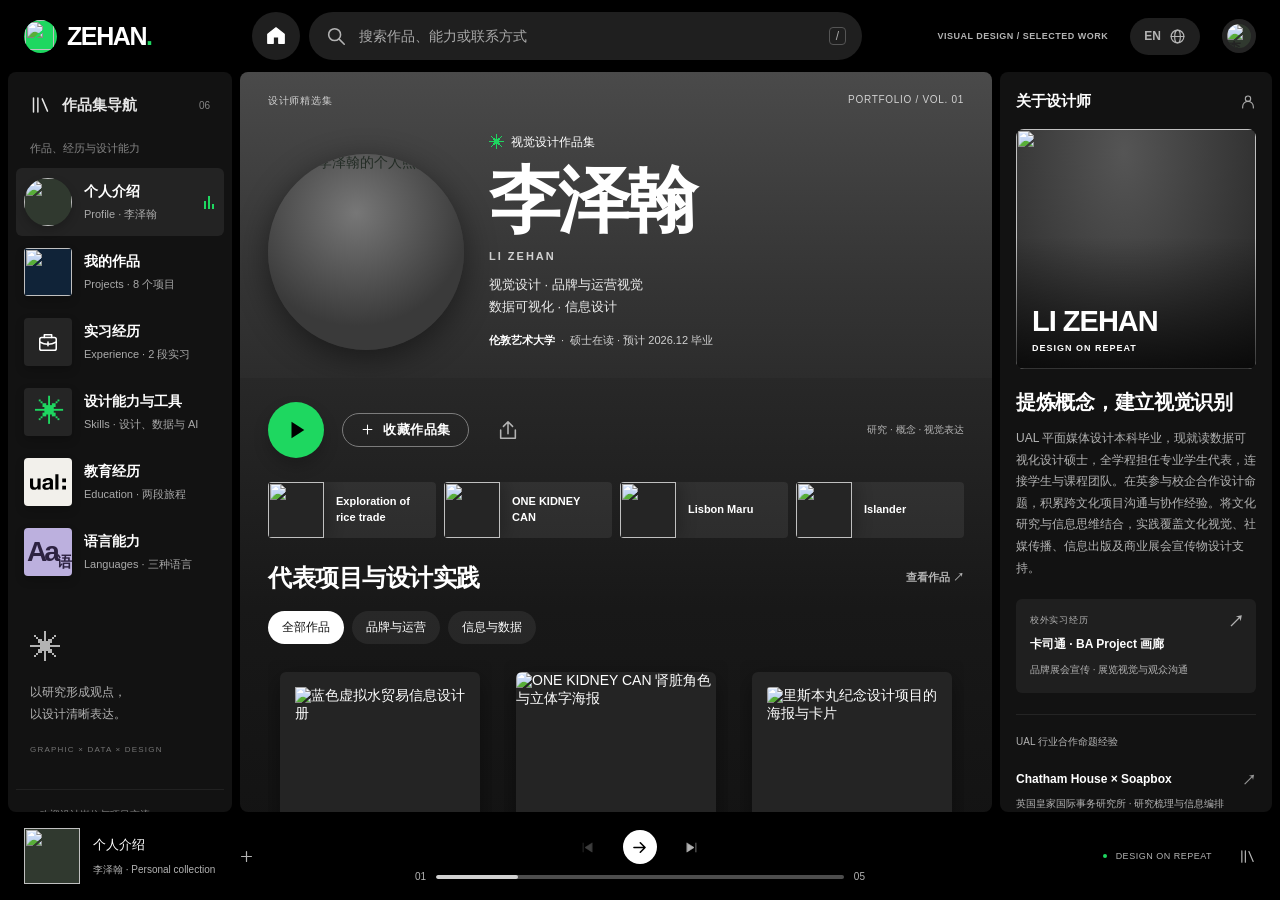
==== index.html @ 8fc34db2 "Publish portfolio HTML, styles and interactions for GitHub Pages" ====
<!doctype html>
<html lang="zh-CN">
<head>
  <meta charset="UTF-8"><meta name="viewport" content="width=device-width, initial-scale=1">
  <meta name="theme-color" content="#121212">
  <meta name="description" content="李泽翰的视觉设计与数据可视化作品集。求职方向为视觉设计、品牌与运营视觉，兼顾信息设计。UAL 本科与硕士背景，展示行业合作命题、个人职责、设计方法及交付成果。">
  <title>李泽翰｜视觉设计与数据可视化作品集</title>
  <link rel="icon" href="./favicon.svg" type="image/svg+xml">
  <link rel="stylesheet" href="./style.css"><link rel="stylesheet" href="./work.css">
  <link rel="stylesheet" href="./spotify.css">
</head>
<body class="profile-page">
<svg class="icon-defs" xmlns="http://www.w3.org/2000/svg" aria-hidden="true"><defs>
<symbol id="i-home" viewBox="0 0 24 24"><path d="m3 10 9-7 9 7v10H15v-7H9v7H3Z"/></symbol>
<symbol id="i-search" viewBox="0 0 24 24"><circle cx="10.5" cy="10.5" r="6.5"/><path d="m16 16 5 5"/></symbol>
<symbol id="i-arrow" viewBox="0 0 24 24"><path d="M5 12h14m-6-6 6 6-6 6"/></symbol>
<symbol id="i-library" viewBox="0 0 24 24"><path d="M4 4v16M9 4v16m5-15 6 14"/></symbol>
<symbol id="i-globe" viewBox="0 0 24 24"><circle cx="12" cy="12" r="9"/><ellipse cx="12" cy="12" rx="4" ry="9"/><path d="M3 12h18"/></symbol>
<symbol id="i-plus" viewBox="0 0 24 24"><path d="M12 5v14M5 12h14"/></symbol>
<symbol id="i-check" viewBox="0 0 24 24"><path d="m5 12 4 4L19 6"/></symbol>
<symbol id="i-download" viewBox="0 0 24 24"><path d="M12 3v12m-5-5 5 5 5-5M4 16v5h16v-5"/></symbol>
<symbol id="i-share" viewBox="0 0 24 24"><path d="M12 16V3m-5 5 5-5 5 5M4 12v9h16v-9"/></symbol>
<symbol id="i-prev" viewBox="0 0 24 24"><path d="M5 5v14m14-14L8 12l11 7Z"/></symbol>
<symbol id="i-next" viewBox="0 0 24 24"><path d="M19 5v14M5 5l11 7-11 7Z"/></symbol>
<symbol id="i-education" viewBox="0 0 24 24"><path d="m2 9 10-5 10 5-10 5Zm4 3v6q6 4 12 0v-6m4-3v8"/></symbol>
<symbol id="i-person" viewBox="0 0 24 24"><circle cx="12" cy="7" r="4"/><path d="M4 21v-2a8 8 0 0 1 16 0v2"/></symbol>
<symbol id="i-briefcase" viewBox="0 0 24 24"><rect x="3" y="7" width="18" height="14" rx="2"/><path d="M8 7V4h8v3M3 12q9 5 18 0M12 12v4"/></symbol>
</defs></svg>
<a class="skip-link" href="#main">跳至主要内容</a>
<header class="topbar">
  <a class="wordmark" href="#profile" aria-label="李泽翰，首页"><span class="brand-disc"><img src="./assets/li-zehan-line-logo.png" alt="" width="1254" height="1254"></span>ZEHAN<span class="brand-dot">.</span></a>
  <div class="top-center"><a class="icon-button home-button" href="#profile" aria-label="回到个人档案"><svg><use href="#i-home"/></svg></a>
  <div class="search-wrap"><svg><use href="#i-search"/></svg><input id="search" type="search" placeholder="搜索作品、能力或联系方式" aria-label="搜索个人档案" autocomplete="off"><kbd>/</kbd><div id="search-results" class="search-results" hidden></div></div></div>
  <div class="top-right"><span class="edition">VISUAL DESIGN / SELECTED WORK</span><button id="language-toggle" class="language-toggle" aria-label="Switch to English">EN <svg><use href="#i-globe"/></svg></button><a class="mini-avatar" href="#profile" aria-label="个人档案"><img src="./assets/li-zehan-portrait.png" alt="李泽翰" width="1080" height="1208" decoding="async"></a></div>
</header>
<div class="workspace">
<aside class="sidebar" aria-label="网站导航">
  <div class="library-heading"><svg><use href="#i-library"/></svg><span data-en="Portfolio">作品集导航</span><span class="collection-count">06</span></div>
  <div class="sidebar-label" data-en="PORTFOLIO INDEX">作品、经历与设计能力</div>
  <nav class="collection-nav">
    <a href="#profile" class="collection-item active" data-section="profile"><span class="nav-art nav-profile"><img src="./assets/li-zehan-portrait.png" alt="" width="1080" height="1208" decoding="async"></span><span><strong data-en="Profile">个人介绍</strong><small data-en="Profile · Li Zehan">Profile · 李泽翰</small></span><span class="equalizer" aria-hidden="true"><i></i><i></i><i></i></span></a>
    <a href="./work.html" class="collection-item"><span class="nav-art nav-work"><img src="./assets/virtual-water-overview.png" alt=""></span><span><strong data-en="Selected works">我的作品</strong><small data-en="Projects · 8 projects">Projects · 8 个项目</small></span></a>
    <a href="#experience" class="collection-item" data-section="experience"><span class="nav-art nav-experience"><svg aria-hidden="true"><use href="#i-briefcase"/></svg></span><span><strong data-en="Internships">实习经历</strong><small data-en="Experience · 2 roles">Experience · 2 段实习</small></span></a>
    <a href="#skills" class="collection-item" data-section="skills"><span class="nav-art nav-skills">✳</span><span><strong data-en="Capabilities &amp; tools">设计能力与工具</strong><small data-en="Skills · Design, data & AI">Skills · 设计、数据与 AI</small></span></a>
    <a href="#education" class="collection-item" data-section="education"><span class="nav-art nav-education nav-ual-official"><img src="./assets/ual-official.svg" alt="UAL"></span><span><strong data-en="Education">教育经历</strong><small data-en="Education · 2 chapters">Education · 两段旅程</small></span></a>
    <a href="#languages" class="collection-item" data-section="languages"><span class="nav-art nav-languages">Aa<span>语</span></span><span><strong data-en="Languages">语言能力</strong><small data-en="Languages · 3 languages">Languages · 三种语言</small></span></a>
  </nav>
  <div class="sidebar-note"><span class="small-asterisk">✳</span><p data-en="Research-led ideas. Clear visual communication.">以研究形成观点，<br>以设计清晰表达。</p><span>GRAPHIC × DATA × DESIGN</span></div>
  <div class="sidebar-bottom"><span class="live-dot"></span><span data-en="Open to design opportunities.">欢迎设计岗位与项目交流。</span></div>
</aside>
<main id="main" class="main-panel" tabindex="-1">
  <section id="profile" class="profile-section" aria-labelledby="profile-name">
    <div class="section-topline"><span data-en="THE DESIGNER COLLECTION">设计师精选集</span><span>PORTFOLIO / VOL. 01</span></div>
    <div class="profile-hero">
      <button class="profile-art" id="portrait-motion" type="button" aria-label="暂停头像旋转" aria-pressed="false" title="点击暂停头像旋转"><img src="./assets/li-zehan-portrait.png" alt="李泽翰的个人照片" width="1080" height="1208" decoding="async" fetchpriority="high"><span class="portrait-motion-control" aria-hidden="true"><svg class="portrait-motion-pause" viewBox="0 0 24 24"><path d="M7 5h4v14H7zm6 0h4v14h-4z"/></svg><svg class="portrait-motion-play" viewBox="0 0 24 24"><path d="m8 5 11 7-11 7z"/></svg></span></button>
      <div class="hero-copy"><div class="profile-type"><span class="status-spark">✳</span><span data-en="VISUAL DESIGN PORTFOLIO">视觉设计作品集</span></div><h1 id="profile-name" data-en="Li Zehan">李泽翰<span class="name-period">.</span></h1><p class="roman-name">LI ZEHAN</p><p class="hero-description" data-en="Visual design, brand &amp; campaign visuals, with information design and data visualisation.">视觉设计 · 品牌与运营视觉<br>数据可视化 · 信息设计</p><div class="hero-meta"><strong data-en="University of the Arts London">伦敦艺术大学</strong><span class="dot-separator">·</span><span data-en="MA · Expected Dec 2026">硕士在读 · 预计 2026.12 毕业</span></div></div>
    </div>
  </section>
  <div class="main-body">
    <div class="profile-actions"><button id="explore" class="explore-button" aria-label="浏览作品"><svg viewBox="0 0 24 24"><path d="m9 5 11 7-11 7Z"/></svg></button><button id="save-profile" class="outline-button" aria-pressed="false"><svg><use href="#i-plus"/></svg><span data-en="Save portfolio">收藏作品集</span></button><button id="share-profile" class="icon-button" aria-label="分享档案"><svg><use href="#i-share"/></svg></button><button id="download-mobile" class="icon-button" aria-label="保存个人简介"><svg><use href="#i-download"/></svg></button><span class="action-note" data-en="Research · Concept · Visual communication">研究 · 概念 · 视觉表达</span></div>
    <nav class="quick-collection" aria-label="项目快捷入口"><a href="./work.html"><img src="./assets/virtual-water-overview.png" alt=""><strong>Exploration of rice trade</strong><span aria-hidden="true">▶</span></a><a href="./good-agency.html"><img src="./assets/one-kidney-can-graduate-poster.png" alt=""><strong>ONE KIDNEY CAN</strong><span aria-hidden="true">▶</span></a><a href="./lisbon-maru.html"><img src="./assets/lisbon-maru-print-collection-transparent.png" alt=""><strong>Lisbon Maru</strong><span aria-hidden="true">▶</span></a><a href="./islander.html"><img src="./assets/islander-phone-transparent.png" alt=""><strong>Islander</strong><span aria-hidden="true">▶</span></a></nav>
    <section id="selected-work" class="selected-work-section" aria-labelledby="selected-work-title"><div class="section-heading"><div><span class="eyebrow">ON REPEAT / SELECTED WORK</span><h2 id="selected-work-title" data-en="Selected work &amp; design practice">代表项目与设计实践</h2></div><a class="text-link" href="./work.html#projects" data-en="All work ↗">查看作品 ↗</a></div><div class="work-filters" role="group" aria-label="作品分类"><button class="filter-pill active" data-filter="all" aria-pressed="true" data-en="All">全部作品</button><button class="filter-pill" data-filter="brand" aria-pressed="false" data-en="Brand &amp; campaigns">品牌与运营</button><button class="filter-pill" data-filter="data" aria-pressed="false" data-en="Information &amp; data">信息与数据</button></div><div class="album-grid"><a class="featured-work-card" data-category="data" href="./work.html"><div class="featured-work-art"><img src="./assets/virtual-water-overview.png" alt="蓝色虚拟水贸易信息设计册"></div><span class="album-play" aria-hidden="true"><svg viewBox="0 0 24 24"><path d="m9 5 11 7-11 7Z"/></svg></span><div class="featured-work-copy"><span class="eyebrow">01 / LIVE INDUSTRY COLLABORATION</span><h3>Exploration of rice trade</h3><p data-en="A UAL × Chatham House (the Royal Institute of International Affairs) × Soapbox brief. Research, visual encoding and editorial design for a publication on China–Pakistan rice trade.">UAL × Chatham House（英国皇家国际事务研究所）× Soapbox 行业命题。梳理虚拟水研究，用图形编码与纸本编排呈现中巴大米贸易。</p><span class="work-open"><span data-en="Explore project">查看项目</span><svg><use href="#i-arrow"/></svg></span></div></a><a class="featured-work-card featured-good-card" data-category="brand" href="./good-agency.html"><div class="featured-work-art"><img src="./assets/one-kidney-can-graduate-poster.png" alt="ONE KIDNEY CAN 肾脏角色与立体字海报" loading="lazy" decoding="async"></div><span class="album-play" aria-hidden="true"><svg viewBox="0 0 24 24"><path d="m9 5 11 7-11 7Z"/></svg></span><div class="featured-work-copy"><span class="eyebrow">02 / GOOD AGENCY COLLABORATION</span><h3>ONE KIDNEY CAN</h3><p data-en="An undergraduate brief with GOOD Agency. Character illustration and a consistent visual identity across outdoor and social formats.">GOOD Agency 本科合作命题。以角色插画与统一视觉，延展户外广告、公交站与社交媒体传播。</p><span class="work-open"><span data-en="Explore project">查看项目</span><svg><use href="#i-arrow"/></svg></span></div></a><a class="featured-work-card featured-lisbon-card" data-category="data" href="./lisbon-maru.html"><div class="featured-work-art"><img src="./assets/lisbon-maru-print-collection-transparent.png" alt="里斯本丸纪念设计项目的海报与卡片" loading="lazy" decoding="async"></div><span class="album-play" aria-hidden="true"><svg viewBox="0 0 24 24"><path d="m9 5 11 7-11 7Z"/></svg></span><div class="featured-work-copy"><span class="eyebrow">03 / LISBON MARU MEMORIAL</span><h3>Sea has an end. Memory does not.</h3><p data-en="Historical research translated into an interactive website, A2 information posters and cards, connecting data with public participation.">将历史资料转化为交互网站、A2 信息海报与卡片系列，连接数据呈现和公众参与。</p><span class="work-open"><span data-en="Explore project">查看项目</span><svg><use href="#i-arrow"/></svg></span></div></a><a class="featured-work-card featured-islander-card" data-category="data" href="./islander.html"><div class="featured-work-art"><img src="./assets/islander-phone-transparent.png" alt="Islander 岛屿生物多样性社交媒体系列" loading="lazy" decoding="async"></div><span class="album-play" aria-hidden="true"><svg viewBox="0 0 24 24"><path d="m9 5 11 7-11 7Z"/></svg></span><div class="featured-work-copy"><span class="eyebrow">04 / BEYOND WORDS STUDIO COLLABORATION</span><h3>Islander</h3><p data-en="A Beyond Words Studio industry brief. I contributed data research, concept development, social-media design and presentation.">Beyond Words Studio 行业命题。我负责研究、概念、社媒设计与汇报，将岛屿生态资料组织为系列内容。</p><span class="work-open"><span data-en="Explore project">查看项目</span><svg><use href="#i-arrow"/></svg></span></div></a><a class="featured-work-card featured-istanbul-card" data-category="brand" href="./istanbul.html"><div class="featured-work-art"><img src="./assets/istanbul-pattern-system.png" alt="Design for Istanbul 城市文化图形系统" loading="lazy" decoding="async"></div><span class="album-play" aria-hidden="true"><svg viewBox="0 0 24 24"><path d="m9 5 11 7-11 7Z"/></svg></span><div class="featured-work-copy"><span class="eyebrow">05 / CULTURAL VISUAL DESIGN</span><h3>Design for Istanbul</h3><p data-en="A self-directed cultural visual identity exploration. Symbols, modular graphics and a consistent palette extend into posters, patterns and merchandise concepts.">从旅行记忆提炼城市文化符号，以模块化图形和统一配色，延展系列海报、图案与文创应用提案。</p><span class="work-open"><span data-en="Explore project">查看项目</span><svg><use href="#i-arrow"/></svg></span></div></a><a class="featured-work-card featured-ember-card" data-category="data" href="./ember.html"><div class="featured-work-art"><img src="./assets/ember-research-spread.png" alt="EMBERS 煤矿甲烷研究章节实拍" loading="lazy" decoding="async"></div><span class="album-play" aria-hidden="true"><svg viewBox="0 0 24 24"><path d="m9 5 11 7-11 7Z"/></svg></span><div class="featured-work-copy"><span class="eyebrow">06 / UAL × EMBER</span><h3>EMBERS<br>The Methane Gap</h3><p data-en="A brief with energy think tank Ember. My research chapter combines proportion charts, category comparison and a map to explore coal mine methane and mitigation opportunities.">与英国能源研究智库 Ember 合作。我研究煤矿甲烷与废弃设施议题，以比例图、分类比较和地图组织个人章节。</p><span class="work-open"><span data-en="Explore project">查看项目</span><svg><use href="#i-arrow"/></svg></span></div></a><a class="featured-work-card featured-memory-card" data-category="data" href="./memory.html"><div class="featured-work-art"><img src="./assets/memory-geography-poster.png" alt="Memory Mapping 香港行程与个人体感信息海报" loading="lazy" decoding="async"></div><span class="album-play" aria-hidden="true"><svg viewBox="0 0 24 24"><path d="m9 5 11 7-11 7Z"/></svg></span><div class="featured-work-copy"><span class="eyebrow">07 / PERSONAL INFORMATION DESIGN</span><h3>Memory Mapping</h3><p data-en="Personal memories of a Hong Kong day trip, organised through time, place and a six-level colour key. Two posters connect chronological and geographical reading.">将香港一日行程中的时间、地点与主观体感转化为六级色彩编码，以时间顺序与地理背景构建双视角海报。</p><span class="work-open"><span data-en="Explore project">查看项目</span><svg><use href="#i-arrow"/></svg></span></div></a><a class="featured-work-card featured-coffee-card" data-category="brand" href="./kami-coffee.html"><div class="featured-work-art"><img src="./assets/kami-coffee-cup.png" alt="kami coffee 纯 AIGC 咖啡品牌概念" width="1080" height="1080" loading="lazy"></div><span class="album-play" aria-hidden="true"><svg viewBox="0 0 24 24"><path d="m9 5 11 7-11 7Z"/></svg></span><div class="featured-work-copy"><span class="eyebrow">08 / INDEPENDENT AIGC BRAND CONCEPT</span><h3>kami coffee</h3><p data-en="An independently created, fully AI-generated fictional coffee brand, connecting identity, products, storefronts and campaign posters.">独立完成的纯 AIGC 虚构咖啡品牌概念，以统一视觉连接标识、产品、门店与传播海报。</p><span class="work-open" data-en="View project">查看项目</span></div></a></div></section>
<section class="facts-section" aria-label="基本信息"><div class="fact"><span data-en="BORN">出生日期</span><strong>2003.07.22</strong></div><div class="fact"><span data-en="GENDER">性别</span><strong data-en="Male">男</strong></div><div class="fact"><span data-en="NATIONALITY">国籍</span><strong data-en="Chinese">中国</strong></div><div class="fact"><span data-en="DISCIPLINE">设计领域</span><strong data-en="Visual &amp; Information">视觉 × 信息</strong></div></section>
    <section id="experience" class="experience-section" aria-labelledby="experience-title"><div class="section-heading"><div><span class="eyebrow">EXPERIENCE / REAL-WORLD PRACTICE</span><h2 id="experience-title" data-en="Internship experience">实习经历</h2></div><span class="section-counter" data-en="2 roles">2 段实习</span></div><p class="experience-intro" data-en="Graphic design, promotional communication and teamwork across brand exhibitions and art-gallery settings.">在品牌展会与艺术展览中积累视觉设计、传播支持与团队协作经验。</p>
    <div class="experience-list">
      <article class="internship-card" aria-labelledby="kastone-role"><header class="internship-header"><div><span class="internship-brand">KASTONE / <span data-en="Kastone">卡司通</span></span><h3 id="kastone-role" data-en="Graphic Design Assistant · Intern">平面设计助理 · 实习</h3><p class="internship-company" data-en="KASTONE">深圳市卡司通智慧科技开发有限公司</p></div><p class="internship-dates"><time datetime="2025-08-04">2025.08.04</time><span aria-hidden="true"> — </span><time datetime="2025-09-04">2025.09.04</time></p></header><div class="internship-project"><span class="internship-label" data-en="PROJECT CONTRIBUTION">参与项目</span><h4 data-en="Promotional design support for BYD at the Chengdu Motor Show">比亚迪 · 成都车展宣传物设计支持</h4><p data-en="During my internship at KASTONE, I assisted the company’s project team with promotional graphic design for BYD at the Chengdu Motor Show, gaining exposure to visual communication for an automotive brand in an exhibition setting.">在卡司通实习期间，协助公司项目团队参与比亚迪成都车展相关宣传物设计，接触汽车品牌在展会场景下的视觉传播需求。</p></div><div class="internship-takeaway"><span data-en="PRACTICAL EXPERIENCE">实践积累</span><p data-en="Experience in promotional graphic design and collaboration within a company project team.">将平面设计实践延伸至商业品牌传播场景，积累宣传物设计支持与企业项目协作经验。</p></div><ul class="internship-tags"><li data-en="Graphic design">平面视觉设计</li><li data-en="Brand collateral">品牌宣传物料</li><li data-en="Exhibition communication">展会传播场景</li><li data-en="Team collaboration">项目团队协作</li></ul></article>
      <article class="internship-card" aria-labelledby="ba-project-role"><header class="internship-header"><div><span class="internship-brand">BA PROJECT / ART GALLERY</span><h3 id="ba-project-role" data-en="Design Assistant &amp; Salesperson · Intern">设计助理及销售人员 · 实习</h3><p class="internship-company" data-en="BA Project Art Gallery">BA Project 画廊</p></div><p class="internship-dates"><time datetime="2023-08-19">2023.08.19</time><span aria-hidden="true"> — </span><time datetime="2023-09-21">2023.09.21</time></p></header><div class="internship-project"><span class="internship-label" data-en="DESIGN &amp; GALLERY PRACTICE">设计与画廊实践</span><h4 data-en="Exhibition visuals, visitor communication &amp; gallery support">展览视觉、观众沟通与画廊运营支持</h4><ul class="internship-responsibilities"><li><strong data-en="Exhibition promotion">展览宣传设计</strong><p data-en="Assisted with promotional graphic design and layout for the gallery’s exhibitions, supporting the visual presentation of exhibition information.">协助画廊开展展览宣传物设计与版式编排，支持展览信息的视觉呈现。</p></li><li><strong data-en="Setup &amp; event support">布展与活动执行</strong><p data-en="Participated in exhibition setup and supported the planning and execution of art-exhibition activities.">参与展览布置，协助艺术展览活动的策划与执行。</p></li><li><strong data-en="Visitor communication &amp; operations">观众沟通与运营</strong><p data-en="Introduced artworks to visitors, supported sales services and assisted with daily gallery operations.">为访客介绍作品并提供销售服务，同时协助处理画廊日常运营事务。</p></li></ul></div><div class="internship-takeaway"><span data-en="PRACTICAL EXPERIENCE">实践积累</span><p data-en="Experience connecting exhibition design with on-site delivery and audience communication, alongside teamwork and operational support.">将展览设计与现场执行、观众沟通相结合，积累展览传播、团队协作与运营支持经验。</p></div><ul class="internship-tags"><li data-en="Promotional design">宣传物设计</li><li data-en="Exhibition support">展览执行支持</li><li data-en="Audience communication">观众沟通</li><li data-en="Gallery operations">画廊运营</li></ul></article>
    </div></section>
    <section id="skills" class="skills-section" aria-labelledby="skills-title">
      <div class="section-heading"><div><span class="eyebrow">MY CREATIVE TOOLKIT</span><h2 id="skills-title" data-en="Capabilities &amp; working methods">设计能力与工作方式</h2></div><span class="section-counter">DESIGN × DATA × AI</span></div>
      <div id="strengths" class="personal-strengths" aria-labelledby="strengths-title"><div class="strengths-heading"><span class="eyebrow">WHAT I BRING</span><h3 id="strengths-title" data-en="Strengths grounded in practice">我的优势，来自具体实践</h3><p data-en="Turning cultural insight and research into visual work that connects content, context and audiences.">把文化与研究转化为视觉，让设计连接内容、场景与受众。</p></div><div class="strengths-list"><article class="strength-row"><span class="strength-number" aria-hidden="true">01</span><div><h4 data-en="Cultural insight, translated into a visual system">文化洞察，转化为成套视觉</h4><p data-en="I turn observations of architecture, patterns and place into repeatable symbols, colour and composition rules, then develop them across posters, patterns and merchandise concepts.">从旅行观察、建筑与纹样中提炼文化线索，建立可重复使用的符号、配色与构图规则，并延展至海报、图案与文创应用提案。</p><div class="strength-evidence"><span data-en="IN PRACTICE">实践依据</span><a href="./istanbul.html">Design for Istanbul <span aria-hidden="true">↗</span></a></div></div></article><article class="strength-row"><span class="strength-number" aria-hidden="true">02</span><div><h4 data-en="Research that makes complex content readable">研究梳理，让复杂内容易读</h4><p data-en="Combining graphic-media and data-visualisation training, I structure research, establish information hierarchies and use charts, maps and layout to build a clear visual narrative.">结合平面媒体与数据可视化训练，梳理资料、建立信息层级，并通过图表、地图与版式组织阅读顺序，让研究内容形成清晰的视觉叙事。</p><div class="strength-evidence"><span data-en="IN PRACTICE">实践依据</span><a href="./ember.html">EMBERS <span aria-hidden="true">↗</span></a><a href="./work.html">Exploration of rice trade <span aria-hidden="true">↗</span></a></div></div></article><article id="cross-cultural" class="strength-row"><span class="strength-number" aria-hidden="true">03</span><div><h4 data-en="Cross-cultural communication &amp; stakeholder collaboration">跨文化沟通与多方协作</h4><p data-en="UAL industry briefs with GOOD Agency, Chatham House (the Royal Institute of International Affairs) × Soapbox, Ember and Beyond Words Studio have developed my English-language project communication and presentation experience. As a student representative throughout my MA programme, I gather and organise student feedback, attend course meetings and act as a communication bridge between students, the Course Leader and tutors, clearly conveying learning needs and suggestions.">在 UAL 与 GOOD Agency、Chatham House（英国皇家国际事务研究所）× Soapbox、Ember 及 Beyond Words Studio 的校企合作设计命题中，积累英语项目沟通与汇报经验。硕士全学程担任专业学生代表，收集整理同学意见、参与课程会议，作为学生与课程负责人及导师之间的沟通桥梁，清晰传达学习需求与建议。</p><div class="strength-evidence"><span data-en="IN PRACTICE">实践依据</span><a href="./good-agency.html">UAL × GOOD Agency <span aria-hidden="true">↗</span></a><a href="./work.html">UAL × Chatham House × Soapbox <span aria-hidden="true">↗</span></a><a href="./ember.html">UAL × Ember <span aria-hidden="true">↗</span></a><a href="./islander.html">UAL × Beyond Words Studio <span aria-hidden="true">↗</span></a><a href="#education"><span data-en="MA course representative">硕士专业学生代表</span> <span aria-hidden="true">↗</span></a></div></div></article><article class="strength-row"><span class="strength-number" aria-hidden="true">04</span><div><h4 data-en="Audience-focused content across a visual series">围绕受众，组织系列传播内容</h4><p data-en="For Islander, I handled data research, concept development, social-media design and presentation. A GOOD Agency brief added character illustration and campaign applications to my practice in developing concepts into a visual series.">在 Islander 中负责数据研究、概念策划、社媒设计与汇报；在 GOOD Agency 合作命题中探索角色插画与传播应用，积累从内容概念到系列视觉表达的实践。</p><div class="strength-evidence"><span data-en="IN PRACTICE">实践依据</span><a href="./islander.html">Islander <span aria-hidden="true">↗</span></a><a href="./good-agency.html">ONE KIDNEY CAN <span aria-hidden="true">↗</span></a></div></div></article><article class="strength-row"><span class="strength-number" aria-hidden="true">05</span><div><h4 data-en="Design informed by delivery and audience contact">理解场景，也参与协作与沟通</h4><p data-en="At KASTONE, I assisted the team with BYD Chengdu Motor Show promotional design. At BA Project Art Gallery, I supported promotional design, exhibition setup, artwork introductions and operations, gaining experience in teamwork and audience communication.">在卡司通协助团队参与比亚迪成都车展宣传物设计，在 BA Project 画廊参与宣传设计、布展、作品介绍与运营支持，积累商业项目协作及直接面向观众的沟通经验。</p><div class="strength-evidence"><span data-en="IN PRACTICE">实践依据</span><a href="#experience" data-en="Internship experience">实习经历 <span aria-hidden="true">↗</span></a></div></div></article></div></div>
      <div class="skills-grid">
        <article class="skill-card"><div class="skill-card-top"><span>01 / DESIGN PRACTICE</span><svg aria-hidden="true"><use href="#i-person"/></svg></div><h3 data-en="Visual systems &amp; campaign design">视觉系统与传播设计</h3><p class="skill-card-description" data-en="I develop concepts from the subject and audience, build consistent graphics and layouts, and adapt them across posters, social content and merchandise. Research and information hierarchy guide the reading experience.">从主题与受众出发提炼概念，建立图形和版式规则，再延展到海报、社交媒体与文创载体；结合研究梳理与信息层级，让视觉识别和阅读路径保持清晰。</p><ul class="skill-list"><li data-en="Visual design &amp; layout">视觉设计与版式编排</li><li data-en="Brand &amp; campaign visuals">品牌与传播视觉</li><li data-en="Cultural symbols &amp; graphics">文化符号与图形表达</li><li data-en="Data visualisation &amp; infographics">数据可视化与信息图表</li><li data-en="Data analysis &amp; research">数据分析与研究</li><li data-en="AI-assisted web prototyping">AI 辅助网页原型</li></ul></article>
        <article class="skill-card"><div class="skill-card-top"><span>02 / TOOLS & TECHNOLOGY</span><svg aria-hidden="true"><use href="#i-library"/></svg></div><h3 data-en="Design production &amp; AI prototyping">视觉制作与 AI 原型实践</h3><p class="skill-card-description" data-en="I use Illustrator and Photoshop for graphic development, layout and visual production. With AIGC, Codex and WorkBuddy, I explore creative directions and turn visual ideas into interactive web prototypes.">使用 Illustrator、Photoshop 开展图形绘制、版式编排与视觉制作；结合 AIGC、Codex 与 WorkBuddy 探索创意方向，将视觉构想进一步转化为可交互的网页原型。</p><ul class="skill-list"><li>Adobe Illustrator</li><li>Adobe Photoshop</li><li data-en="AIGC · AI-generated content">AIGC · 人工智能生成内容</li><li>Vibe Coding</li><li>Codex</li><li>WorkBuddy</li></ul></article>
      </div>
      <a class="aigc-project-proof" href="./kami-coffee.html"><span>AIGC / kami coffee</span><strong data-en="Explore an independently created AIGC brand concept">查看独立完成的纯 AIGC 品牌概念</strong><b aria-hidden="true">↗</b></a>
      <article class="music-interest"><span class="music-interest-icon" aria-hidden="true">♪</span><div><span class="eyebrow">SIDE PROJECTS / CREATIVE INTEREST</span><h3 data-en="AI music production enthusiast">AI 音乐制作爱好者</h3><p data-en="Exploring the relationship between sound and visual storytelling.">持续探索声音与视觉叙事的结合。</p></div><span class="equalizer" aria-hidden="true"><i></i><i></i><i></i></span></article>
    </section>
    <section id="education" class="education-section" aria-labelledby="education-title"><div class="section-heading"><div><span class="eyebrow">THE JOURNEY</span><h2 id="education-title" data-en="Education &amp; design training">教育背景与专业训练</h2></div><span class="section-counter" data-en="2 chapters">2 段旅程</span></div>
      <div class="education-table"><div class="table-heading"><span>#</span><span data-en="EDUCATION / DISCIPLINE">学历 / 专业</span><span data-en="TIMELINE">时间</span><span data-en="STATUS">状态</span></div>
      <a class="education-row" data-degree="bachelor" href="https://www.arts.ac.uk/subjects/communication-and-graphic-design/undergraduate/ba-hons-graphic-and-media-design-lcc" target="_blank" rel="noopener noreferrer"><span class="track-number">01</span><span class="degree-info"><span class="degree-art ual-degree-art"><img src="./assets/ual-official.svg" alt="University of the Arts London"></span><span><strong data-en="BA(Hons) Graphic and Media Design">平面媒体设计</strong><small data-en="University of the Arts London · Undergraduate">伦敦艺术大学 · 本科</small></span></span><span class="degree-date">2022.09 — 2025.06</span><span class="degree-status" data-en="Graduated">已毕业</span></a>
      <a class="education-row" data-degree="master" href="https://www.arts.ac.uk/subjects/communication-and-graphic-design/postgraduate/ma-design-for-data-visualisation-lcc" target="_blank" rel="noopener noreferrer"><span class="track-number">02</span><span class="degree-info"><span class="degree-art ual-degree-art"><img src="./assets/ual-official.svg" alt="University of the Arts London"></span><span><strong data-en="Design for Data Visualisation">数据可视化设计</strong><small data-en="University of the Arts London · MA">伦敦艺术大学 · 硕士</small></span></span><span class="degree-date">2025.09 — 2026.12</span><span class="degree-status current"><i></i><span data-en="In progress">在读</span></span></a></div>
      <p class="education-footnote" data-en="MA · Expected graduation: December 2026">硕士 · 预计于 2026 年 12 月毕业</p>
      <div class="course-representative"><span aria-hidden="true">↗</span><div><strong data-en="MA course student representative">硕士专业学生代表</strong><p class="representative-term" data-en="Sep 2025 — present · Role spans the MA programme">2025.09 — 至今 · 任期覆盖整个硕士学程</p><p data-en="Gather and organise student feedback, attend course meetings and act as a communication bridge between students, the Course Leader and tutors, clearly conveying learning needs and suggestions.">收集并整理同学反馈，参与课程会议，作为学生与课程负责人（Course Leader）、导师之间的沟通桥梁，清晰传达学习需求与建议。</p></div></div>
    </section>
    <section id="languages" class="languages-section" aria-labelledby="languages-title"><div class="section-heading"><div><span class="eyebrow">WAYS TO CONNECT</span><h2 id="languages-title" data-en="Three languages. Wider perspectives.">三种语言，连接多元语境</h2></div><span class="section-counter">03 LANGUAGES</span></div>
    <div class="language-grid"><article class="language-card"><div class="language-art mandarin-art"><span class="language-art-meta">01 / ZH-CN</span><b>你<span>好</span><i>。</i></b><span class="language-art-footer">A WAY TO CONNECT ↗</span></div><h3 data-en="Mandarin">普通话</h3><p data-en="Native Mandarin speaker">普通话母语</p></article><article class="language-card"><div class="language-art english-art"><span class="language-art-meta">02 / EN</span><b>hel<span>lo.</span></b><span class="language-art-footer">A WAY TO CONNECT ↗</span></div><h3 data-en="English">英语</h3><p data-en="Study, writing &amp; project communication">学习、写作与项目沟通</p></article><article class="language-card"><div class="language-art cantonese-art"><span class="language-art-meta">03 / YUE</span><b>哈<span>囉</span><i>！</i></b><span class="language-art-footer">A WAY TO CONNECT ↗</span></div><h3 data-en="Cantonese">粤语</h3><p data-en="Everyday communication">日常交流</p></article></div>
    </section>
    <section id="contact" class="contact-section" aria-labelledby="contact-title"><div class="section-heading"><div><span class="eyebrow">LET'S CONNECT</span><h2 id="contact-title" data-en="Let’s discuss design opportunities.">欢迎设计岗位与项目交流</h2></div><svg><use href="#i-arrow"/></svg></div><div class="contact-grid">
      <div class="contact-item"><a href="tel:+8613590303906"><small data-en="CHINA / PHONE">中国 / 电话</small><strong>+86 13590303906</strong></a><button class="copy-button" data-copy="+86 13590303906" aria-label="复制中国电话"><svg><use href="#i-library"/></svg></button></div>
      <div class="contact-item"><a href="tel:+447536345069"><small data-en="UK / PHONE">英国 / 电话</small><strong>+44 7536345069</strong></a><button class="copy-button" data-copy="+44 7536345069" aria-label="复制英国电话"><svg><use href="#i-library"/></svg></button></div>
      <div class="contact-item"><a href="mailto:Lzh_0630@QQ.COM"><small>EMAIL / QQ</small><strong>Lzh_0630@QQ.COM</strong></a><button class="copy-button" data-copy="Lzh_0630@QQ.COM" aria-label="复制QQ邮箱"><svg><use href="#i-library"/></svg></button></div>
      <div class="contact-item"><a href="mailto:Zehanl023@gmail.com"><small>EMAIL / GMAIL</small><strong>Zehanl023@gmail.com</strong></a><button class="copy-button" data-copy="Zehanl023@gmail.com" aria-label="复制Gmail邮箱"><svg><use href="#i-library"/></svg></button></div>
    </div></section>
    <footer class="page-footer"><div class="footer-mark">ZEHAN<span>.</span></div><p data-en="From research and concepts to visual outcomes.">从研究与概念，到可见的设计成果。</p><span>© <span id="year">2026</span> LI ZEHAN<span class="footer-divider">/</span>PERSONAL PORTFOLIO</span></footer>
  </div>
</main>
<aside class="about-panel" aria-labelledby="about-title"><div class="about-panel-heading"><h2 id="about-title" data-en="About the designer">关于设计师</h2><svg><use href="#i-person"/></svg></div><div class="about-cover artist-cover"><img src="./assets/li-zehan-portrait.png" alt="" decoding="async"><div><span>LI ZEHAN</span><small>DESIGN ON REPEAT</small></div></div><h3 data-en="Clear concepts. Distinctive visuals.">提炼概念，建立视觉识别</h3><p class="about-description" data-en="A UAL BA(Hons) Graphic and Media Design graduate, now studying MA Design for Data Visualisation and representing students throughout the MA programme, connecting students with the course team. UK industry briefs have developed my cross-cultural project communication and collaboration. I combine cultural research with information design across cultural visuals, social content, publications and promotional design support for brand exhibitions.">UAL 平面媒体设计本科毕业，现就读数据可视化设计硕士，全学程担任专业学生代表，连接学生与课程团队。在英参与校企合作设计命题，积累跨文化项目沟通与协作经验。将文化研究与信息思维结合，实践覆盖文化视觉、社媒传播、信息出版及商业展会宣传物设计支持。</p><a class="about-internship-link" href="#experience"><span data-en="INTERNSHIP EXPERIENCE">校外实习经历</span><strong data-en="KASTONE · BA Project Art Gallery">卡司通 · BA Project 画廊</strong><small data-en="Brand-exhibition promotion · Exhibition visuals &amp; audience communication">品牌展会宣传 · 展览视觉与观众沟通</small><b aria-hidden="true">↗</b></a><div class="about-experience"><span class="about-experience-label" data-en="UAL INDUSTRY BRIEF EXPERIENCE">UAL 行业合作命题经验</span><a href="./work.html"><strong>Chatham House × Soapbox <span aria-hidden="true">↗</span></strong><small data-en="Royal Institute of International Affairs · Research synthesis &amp; information design">英国皇家国际事务研究所 · 研究梳理与信息编排</small></a><a href="./good-agency.html"><strong>GOOD Agency <span aria-hidden="true">↗</span></strong><small data-en="Campaign concept · Character illustration · Visual series">传播概念 · 角色插画 · 系列视觉</small></a><a href="./islander.html"><strong>Beyond Words Studio <span aria-hidden="true">↗</span></strong><small data-en="Data research · Concept · Social design · Presentation">数据研究 · 概念策划 · 社媒设计 · 汇报</small></a><a href="./ember.html"><strong>Ember <span aria-hidden="true">↗</span></strong><small data-en="Energy research think tank · Research &amp; editorial information design">英国能源研究智库 · 研究与出版物信息设计</small></a></div><div class="about-detail"><span data-en="UNIVERSITY">就读院校</span><strong data-en="University of the Arts London">伦敦艺术大学</strong><small>University of the Arts London</small></div><div class="current-chapter"><div><span class="live-dot"></span><span data-en="DESIGN OPPORTUNITIES">求职方向</span></div><strong data-en="Visual / Brand &amp; campaign design">视觉 / 品牌与运营设计</strong><p data-en="Also interested in data visualisation &amp; information design">同时关注数据可视化与信息设计</p></div><button id="download-profile" class="download-button"><svg><use href="#i-download"/></svg><span data-en="Download profile">下载个人简介</span><span>↗</span></button></aside>
</div>
<footer class="reading-bar" aria-label="档案浏览进度"><div class="now-reading"><div class="tiny-cover"><img src="./assets/li-zehan-portrait.png" alt="" width="1080" height="1208" decoding="async"></div><div><strong id="reading-title">个人介绍</strong><small data-en="Li Zehan · Personal collection">李泽翰 · Personal collection</small></div><button id="footer-save" class="icon-button" aria-label="收藏个人档案" aria-pressed="false"><svg><use href="#i-plus"/></svg></button></div><div class="reading-controls"><div class="control-buttons"><button id="previous-section" class="icon-button" aria-label="上一节"><svg><use href="#i-prev"/></svg></button><button id="next-section" class="next-button" aria-label="浏览下一节"><svg><use href="#i-arrow"/></svg></button><button id="last-section" class="icon-button" aria-label="跳至语言能力"><svg><use href="#i-next"/></svg></button></div><div class="reading-progress"><span id="section-number">01</span><div class="progress-track"><div id="progress-fill"></div></div><span>05</span></div></div><div class="bar-caption"><span class="live-dot"></span><span data-en="DESIGN ON REPEAT">DESIGN ON REPEAT</span><svg><use href="#i-library"/></svg></div></footer>
<nav class="mobile-nav" aria-label="移动端导航"><a href="#profile" class="active" data-section="profile"><svg><use href="#i-person"/></svg><span data-en="Profile">个人</span></a><a href="./work.html"><svg><use href="#i-library"/></svg><span data-en="Work">作品</span></a><a href="#experience" data-section="experience"><svg><use href="#i-briefcase"/></svg><span data-en="Internships">实习</span></a><a href="#skills" data-section="skills"><svg><use href="#i-library"/></svg><span data-en="Skills">技能</span></a><a href="#education" data-section="education"><svg><use href="#i-education"/></svg><span data-en="Education">教育</span></a><a href="#languages" data-section="languages"><svg><use href="#i-globe"/></svg><span data-en="Languages">语言</span></a></nav>
<div id="toast" class="toast" role="status" aria-live="polite"></div>
<script src="./app.js"></script>
</body></html>
---- style.css ----
@charset "UTF-8";
:root{--bg:#000;--panel:#121212;--surface:#181818;--hover:#282828;--text:#fff;--muted:#b3b3b3;--green:#1ed760;--font:"Helvetica Neue",Arial,"PingFang SC","Microsoft YaHei",sans-serif}
*{box-sizing:border-box}html{scroll-behavior:smooth;scroll-padding-top:24px}body{margin:0;background:var(--bg);color:var(--text);font-family:var(--font);font-size:14px;-webkit-font-smoothing:antialiased}button,input,a{-webkit-tap-highlight-color:transparent}button,input{font:inherit}button,a{touch-action:manipulation}button{cursor:pointer;color:inherit}a{color:inherit;text-decoration:none}button{border:0;background:none}svg{width:22px;height:22px;fill:none;stroke:currentColor;stroke-width:1.7;stroke-linecap:round;stroke-linejoin:round;flex-shrink:0}button:focus-visible,a:focus-visible,input:focus-visible{outline:2px solid var(--green);outline-offset:5px}button:disabled{opacity:.35;cursor:default}button:not(:disabled),a{transition:background-color .18s,color .18s,transform .18s}button:not(:disabled):active{transform:scale(.97)}.icon-defs{position:absolute;width:0;height:0;overflow:hidden}.skip-link{position:fixed;top:-70px;left:16px;background:var(--green);color:#000;padding:14px;z-index:100}.skip-link:focus{top:8px}.topbar{height:76px;display:flex;align-items:center;padding:0 24px;gap:24px}.wordmark{font-size:25px;letter-spacing:-1.5px;font-weight:900;display:flex;align-items:center;min-width:221px}.brand-dot{color:var(--green)}.brand-disc{height:33px;width:33px;border-radius:50%;background:var(--green);margin-right:10px;display:flex;flex-direction:column;align-items:center;justify-content:center;gap:3px;transform:rotate(-18deg)}.brand-disc i{width:18px;height:3px;border-radius:100%;background:#000}.brand-disc i:nth-child(2){width:14px}.brand-disc i:nth-child(3){width:10px}.top-center{display:flex;align-items:center;gap:9px;flex:1;max-width:560px}.icon-button{width:42px;height:42px;display:inline-flex;align-items:center;justify-content:center;color:var(--muted);border-radius:50%;flex-shrink:0}.icon-button:hover{color:#fff;background:#ffffff10}.home-button{width:46px;height:46px;background:#1f1f1f;color:#fff}.home-button svg{fill:currentColor;stroke-width:1.3}.search-wrap{position:relative;display:flex;align-items:center;width:100%;height:46px;background:#1f1f1f;border-radius:50px;padding:0 16px;gap:10px;box-shadow:inset 0 0 0 1px transparent}.search-wrap:focus-within{box-shadow:inset 0 0 0 2px #fff}.search-wrap>svg{color:#b3b3b3}.search-wrap input{border:none;background:none;outline:none;color:white;min-width:0;width:100%;font-size:13px}.search-wrap input:focus-visible{outline:none}.search-wrap input::placeholder{color:#aaa}.search-wrap kbd{font:12px var(--font);border:1px solid #555;border-radius:4px;color:#aaa;padding:1px 6px}.search-results{position:absolute;z-index:20;top:54px;left:0;right:0;background:#282828;border-radius:8px;padding:8px;box-shadow:0 8px 24px #0009}.search-result{display:block;padding:12px;border-radius:5px;font-size:13px}.search-result:hover{background:#ffffff14}.search-empty{padding:12px;color:var(--muted);font-size:13px}.top-right{display:flex;align-items:center;gap:22px;margin-left:auto}.edition{font-size:9px;font-weight:600;color:#8d8d8d;letter-spacing:1.2px;white-space:nowrap}.language-toggle{display:flex;align-items:center;gap:8px;font-size:11px;font-weight:700;padding:10px 0;color:#b3b3b3}.language-toggle svg{width:17px;height:17px}.language-toggle:hover{color:white}.mini-avatar{width:34px;height:34px;border-radius:50%;border:5px solid #242424;background:#cac3b3;color:#242424;font-size:14px;font-weight:800;display:grid;place-items:center}.workspace{display:grid;grid-template-columns:238px minmax(0,1fr) 264px;gap:8px;padding:0 8px;height:calc(100dvh - 162px);min-height:480px}.sidebar,.main-panel,.about-panel{background:var(--panel);border-radius:8px}.sidebar{padding:24px 12px;display:flex;flex-direction:column;overflow:auto}.library-heading{display:flex;align-items:center;gap:11px;color:#e5e5e5;padding:0 10px;font-size:14px;font-weight:700}.library-heading svg{width:21px}.collection-count{margin-left:auto;font-size:10px;color:#858585;font-weight:400}.sidebar-label{font-size:10px;color:#868686;padding:27px 10px 13px;letter-spacing:1px}.collection-nav{display:flex;flex-direction:column;gap:5px}.collection-item{display:flex;align-items:center;gap:11px;border-radius:5px;padding:9px 8px;min-height:68px}.collection-item:hover{background:#202020}.collection-item.active{background:#242424}.collection-item strong{display:block;font-size:13px;letter-spacing:.1px;font-weight:600}.collection-item small{display:block;font-size:10px;color:#aaa;margin-top:8px}.collection-item.active strong{color:var(--green)}.nav-art{width:46px;height:46px;flex-shrink:0;overflow:hidden;display:flex;align-items:center;justify-content:center;position:relative;font-weight:900;line-height:1;letter-spacing:-3px}.nav-profile{background:#d4d0c6;color:#303630;font-size:38px}.nav-profile span{font-size:30px;transform:translate(-4px,6px)}.nav-education{background:#c3492e;color:#101010;font-size:23px;letter-spacing:-2px}.nav-education span{font-size:17px;align-self:flex-end;margin-bottom:10px}.nav-languages{background:#bcb0de;color:#2d2241;font-size:28px}.nav-languages span{font-size:15px;transform:translateY(9px)}.equalizer{margin-left:auto;display:flex;align-items:flex-end;gap:2px;height:13px;padding-right:2px}.equalizer i{background:var(--green);width:2px;height:8px;transform-origin:center bottom;animation:music-bounce .86s ease-in-out infinite}.equalizer i:nth-child(2){height:13px;animation-duration:1.13s;animation-delay:-.38s}.equalizer i:nth-child(3){height:5px;animation-duration:.71s;animation-delay:-.19s}.sidebar-note{margin-top:auto;padding:46px 12px 34px}.small-asterisk{font-size:42px;line-height:1;color:#d2d2c9}.sidebar-note p{font-size:13px;line-height:1.9;color:#b3b3b3;margin:18px 0 14px}.sidebar-note>span:last-child{font-size:8px;letter-spacing:1.2px;color:#747474}.sidebar-bottom{border-top:1px solid #ffffff10;padding:18px 10px 0;display:flex;align-items:center;gap:8px;font-size:10px;color:#888}.live-dot{width:6px;height:6px;background:var(--green);border-radius:50%;display:inline-block;flex-shrink:0}.main-panel{overflow-y:auto;scroll-behavior:smooth;scrollbar-width:thin;scrollbar-color:#ffffff25 transparent;position:relative;isolation:isolate}.profile-section{background:linear-gradient(135deg,#4a5147 0%,#3e453c 50%,#2e342d 100%);position:relative;overflow:hidden}.section-topline{display:flex;justify-content:space-between;padding:24px 28px 0;color:#d7dbd1;font-size:8px;letter-spacing:2px}.profile-hero{display:flex;align-items:center;gap:27px;padding:40px 28px 36px;min-height:308px}.profile-art{width:205px;height:205px;flex-shrink:0;background:#d8d4c9;position:relative;color:#232c25;overflow:hidden;box-shadow:0 8px 28px #0005;transform:rotate(-3deg)}.art-grid{position:absolute;inset:0;background-image:linear-gradient(#303a2c12 1px,transparent 1px),linear-gradient(90deg,#303a2c12 1px,transparent 1px);background-size:25.6px 25.6px}.art-corner{position:absolute;top:12px;left:13px;font-size:7px;font-weight:700;line-height:1.4;letter-spacing:.5px}.art-letter{position:absolute;top:32px;left:15px;font-size:162px;line-height:.9;letter-spacing:-30px;font-weight:900;transform:scaleX(1.12) rotate(-7deg)}.art-letter span{font-style:italic;font-size:132px;display:inline-block;transform:translate(-2px,16px)}.art-bottom{position:absolute;bottom:11px;left:12px;right:12px;display:flex;justify-content:space-between;font-size:7px;font-weight:700;letter-spacing:.5px}.hero-copy{min-width:0;flex:1}.profile-type{display:flex;align-items:center;gap:7px;font-size:11px;font-weight:500;letter-spacing:1.5px;color:#e0e6dc}.status-spark{font-size:19px;line-height:1;color:#dbe5d5}.hero-copy h1{font-size:clamp(44px,5.3vw,85px);font-weight:800;letter-spacing:-3px;line-height:1.1;margin:13px 0 6px;white-space:nowrap}.name-period{color:#d5dbcb}.roman-name{font-size:11px;letter-spacing:4px;font-weight:700;color:#e0e4dc;margin:0 0 17px}.hero-description{font-size:12px;color:#e2e6dc;line-height:1.9;margin:0 0 17px;letter-spacing:.5px}.hero-meta{display:flex;align-items:center;flex-wrap:wrap;gap:8px;font-size:10px;color:#d8ded4}.hero-meta strong{font-weight:600;color:#fff}.main-body{padding:0 28px;background:linear-gradient(#242b2244 0%,#121212 210px)}.profile-actions{display:flex;align-items:center;gap:15px;padding:23px 0 26px}.explore-button{width:53px;height:53px;display:grid;place-items:center;border-radius:50%;background:var(--green);color:#000;box-shadow:0 8px 24px #0004}.explore-button svg{width:28px;height:28px;stroke:none;fill:currentColor;margin-left:-3px}.explore-button:hover{background:#3be477;transform:scale(1.05)}.outline-button{display:inline-flex;align-items:center;justify-content:center;gap:8px;border:1px solid #727272;border-radius:9999px;padding:10px 17px;font-size:11px;font-weight:700;letter-spacing:.5px}.outline-button svg{width:15px;height:15px}.outline-button:hover{border-color:#fff;transform:scale(1.02)}.outline-button[aria-pressed=true]{color:var(--green);border-color:#547c57}.action-note{margin-left:auto;color:#93998f;font-size:10px;letter-spacing:.6px}.facts-section{display:grid;grid-template-columns:1.45fr .75fr .8fr 1fr;gap:10px;border-bottom:1px solid #ffffff12;padding:0 0 24px;margin-bottom:32px}.fact>span{display:block;font-size:9px;color:#a5a8a0;margin-bottom:11px;letter-spacing:1.4px}.fact strong{font-size:13px;font-weight:500;letter-spacing:.5px}.section-heading{display:flex;align-items:flex-end;justify-content:space-between;gap:12px;margin-bottom:22px}.eyebrow{display:block;font-size:8px;letter-spacing:2px;color:#8b8b8b;font-weight:500;margin-bottom:10px}.section-heading h2{font-size:21px;line-height:1.3;margin:0;font-weight:700;letter-spacing:-.4px}.section-counter{font-size:9px;color:#989898;white-space:nowrap;margin-bottom:3px;letter-spacing:.5px}.education-section{scroll-margin-top:24px}.education-table{width:100%}.table-heading,.education-row{display:grid;grid-template-columns:24px minmax(180px,1fr) 153px 54px;align-items:center;gap:8px}.table-heading{padding:0 10px 11px;color:#939393;font-size:8px;letter-spacing:1px;border-bottom:1px solid #ffffff16}.education-row{text-align:left;width:100%;padding:13px 10px;border-radius:5px;min-height:82px}.education-row:hover{background:#ffffff0d}.track-number{font-size:11px;color:#989898;font-variant-numeric:tabular-nums}.degree-info{display:flex;align-items:center;gap:12px;min-width:0}.degree-art{display:flex;flex-direction:column;justify-content:space-between;width:46px;height:48px;padding:5px;flex-shrink:0;color:#131313;box-shadow:0 3px 10px #0004}.bachelor-art{background:#c64d31}.master-art{background:#b2bbd0}.degree-art b{font-size:15px;line-height:1;letter-spacing:-1px}.degree-art>span{font-size:6px;letter-spacing:.7px;line-height:1.3}.degree-info strong{display:block;font-size:12px;font-weight:500;margin-bottom:8px;white-space:nowrap}.degree-info small{display:block;font-size:9px;color:#a3a3a3}.degree-date{font-size:9px;color:#acacac;font-variant-numeric:tabular-nums}.degree-status{font-size:10px;color:#acacac;text-align:right;white-space:nowrap}.degree-status.current{display:flex;align-items:center;justify-content:flex-end;gap:5px;color:var(--green)}.degree-status i{height:5px;width:5px;background:currentColor;border-radius:50%;flex-shrink:0}.education-footnote{margin:4px 0 0 43px;font-size:8px;color:#868686;letter-spacing:.3px}.languages-section{margin-top:36px;scroll-margin-top:25px}.language-grid{display:grid;grid-template-columns:repeat(3,minmax(0,1fr));gap:16px}.language-card{min-width:0;padding:0 0 11px;border-radius:6px;transition:background .2s}.language-art{width:100%;aspect-ratio:1.1;position:relative;overflow:hidden;padding:11px;box-shadow:0 8px 20px #0003}.language-art-meta{font-size:7px;letter-spacing:1px;font-weight:600;position:absolute;top:12px;left:12px}.language-art-footer{position:absolute;left:12px;bottom:11px;font-size:6px;letter-spacing:.6px;font-weight:700}.language-art b{font-weight:800;font-size:60px;letter-spacing:-6px;line-height:1;position:absolute;top:29%;left:13%}.language-art b>span{display:inline-block;transform:translateY(23px)}.language-art b>i{font-size:31px;font-style:normal;position:absolute;top:54%;right:-28px}.mandarin-art{background:#c1c9a4;color:#233526}.mandarin-art:after{content:"";width:160px;height:160px;border:1px solid #23352620;border-radius:50%;position:absolute;left:-52px;bottom:-77px;box-shadow:0 0 0 13px #23352608,0 0 0 28px #23352606}.english-art{background:#a79bc5;color:#2d2043}.english-art b{font-size:80px;top:22%;left:8%;letter-spacing:-7px;font-weight:800;transform:rotate(-9deg)}.english-art b span{display:block;transform:translate(26px,-17px)}.english-art:after{content:"✳";font-size:68px;font-weight:300;position:absolute;right:8px;bottom:28px;opacity:.2}.cantonese-art{background:#c9754d;color:#321b11}.cantonese-art b{transform:rotate(-8deg)}.cantonese-art:after{content:"";width:140%;height:30px;border-top:1px solid #351a1322;border-bottom:1px solid #351a1322;position:absolute;bottom:34px;left:-20%;transform:rotate(-28deg)}.language-card h3{margin:15px 0 6px;font-size:13px;font-weight:600}.language-card p{margin:0;font-size:10px;color:#a3a3a3}.contact-section{margin-top:38px;border-top:1px solid #ffffff12;padding-top:30px;scroll-margin-top:22px}.contact-grid{display:grid;grid-template-columns:1fr 1fr;gap:8px 20px}.contact-item{display:flex;justify-content:space-between;align-items:center;padding:11px 0;border-bottom:1px solid #ffffff0d;min-width:0;gap:4px}.contact-item a{min-width:0}.contact-item small{display:block;font-size:8px;letter-spacing:1px;color:#999;margin-bottom:7px}.contact-item strong{font-size:11px;font-weight:500;overflow-wrap:anywhere}.contact-item a:hover strong{color:var(--green);text-decoration:underline}.copy-button{width:32px;height:32px;display:grid;place-items:center;color:#999;border-radius:50%;flex-shrink:0}.copy-button:hover{background:#ffffff15;color:#fff}.copy-button svg{width:15px;height:15px}.page-footer{margin:40px 0 0;padding:30px 0 34px;border-top:1px solid #ffffff15}.footer-mark{font-size:23px;letter-spacing:-1px;font-weight:900}.footer-mark>span{color:var(--green)}.page-footer p{font-size:10px;color:#aaa;letter-spacing:.5px;margin:10px 0 28px}.page-footer>span{font-size:7px;letter-spacing:1px;color:#777}.footer-divider{margin:0 12px}.about-panel{padding:22px 18px;overflow:auto;scrollbar-width:thin;scrollbar-color:#ffffff25 transparent}.about-panel-heading{display:flex;align-items:center;justify-content:space-between;margin-bottom:21px}.about-panel-heading h2{font-size:12px;margin:0;font-weight:600}.about-panel-heading svg{width:16px;height:16px;color:#aaa}.about-cover{height:224px;position:relative;background:#c3b9a8;overflow:hidden;color:#272a25}.about-cover>span{position:absolute;left:16px;top:33px;font-size:40px;line-height:.98;font-weight:800;letter-spacing:-2px}.about-cover em{font-family:Georgia,serif;font-weight:400;font-size:48px;letter-spacing:-3px}.about-cover>small{position:absolute;bottom:14px;left:15px;font-size:6px;letter-spacing:1.2px;z-index:1}.orbit{position:absolute;border:1px solid #555e4566;border-radius:50%;width:260px;height:120px;transform:rotate(-53deg);right:-108px;top:105px}.orbit-two{transform:rotate(-36deg)}.orbit-three{transform:rotate(-18deg)}.about-panel h3{font-size:18px;letter-spacing:-.5px;margin:24px 0 13px}.about-description{font-size:11px;line-height:1.95;color:#acacac;margin:0}.about-detail{margin-top:27px;border-bottom:1px solid #ffffff13;padding-bottom:21px}.about-detail>span{display:block;font-size:8px;color:#8d8d8d;letter-spacing:1px;margin-bottom:12px}.about-detail strong{font-size:12px;display:block;font-weight:500;margin-bottom:7px}.about-detail small{font-size:8px;color:#929292}.current-chapter{margin-top:23px}.current-chapter>div{display:flex;align-items:center;gap:7px;font-size:8px;letter-spacing:1px;color:#b3b3b3}.current-chapter>strong{font-size:12px;font-weight:500;display:block;margin-top:13px}.current-chapter p{font-size:9px;color:#999;margin:8px 0 23px}.download-button{display:flex;align-items:center;justify-content:center;gap:8px;width:100%;background:#252525;padding:12px 9px;border-radius:40px;font-size:10px;font-weight:600}.download-button svg{width:14px;height:14px}.download-button>span:last-child{margin-left:auto;margin-right:6px;color:#aaa}.download-button:hover{background:#333}.reading-bar{height:86px;display:grid;grid-template-columns:1fr 1.3fr 1fr;align-items:center;padding:0 24px;gap:30px}.now-reading{display:flex;align-items:center;gap:13px;min-width:0}.tiny-cover{width:47px;height:47px;display:flex;align-items:center;justify-content:center;background:#d8d4c9;color:#283329;font-size:38px;line-height:1;letter-spacing:-10px;font-weight:800;padding-right:10px;flex-shrink:0}.tiny-cover>span{font-size:29px;transform:translateY(6px)}.now-reading strong{font-size:11px;font-weight:500;display:block;margin-bottom:6px}.now-reading small{font-size:8px;color:#929292;white-space:nowrap}.now-reading .icon-button{width:28px;height:28px;margin-left:4px}.now-reading .icon-button svg{width:17px;height:17px}.reading-controls{max-width:450px;width:100%;justify-self:center}.control-buttons{display:flex;justify-content:center;gap:18px;align-items:center}.control-buttons>.icon-button{width:26px;height:26px}.control-buttons>.icon-button svg{width:15px;height:15px;fill:currentColor;stroke-width:1px}.next-button{height:29px;width:29px;display:grid;place-items:center;border-radius:50%;background:#fff;color:#000}.next-button:hover{transform:scale(1.08);background:var(--green)}.next-button svg{width:19px;height:19px;stroke-width:2}.reading-progress{display:flex;align-items:center;gap:10px;margin-top:8px;color:#858585;font-size:7px}.progress-track{height:3px;background:#444;border-radius:5px;flex:1;overflow:hidden}#progress-fill{width:33.333%;height:100%;background:#d1d1d1;border-radius:5px;transition:width .4s}.bar-caption{justify-self:end;display:flex;align-items:center;gap:9px;color:#8b8b8b;font-size:8px;letter-spacing:1px}.bar-caption svg{margin-left:18px;width:17px;height:17px}.bar-caption .live-dot{width:4px;height:4px}.toast{position:fixed;bottom:104px;left:50%;transform:translate(-50%,20px);padding:13px 22px;background:#f4f4f4;color:#121212;box-shadow:0 8px 24px #0006;border-radius:7px;font-size:12px;z-index:50;opacity:0;pointer-events:none;transition:opacity .2s,transform .2s;max-width:90vw;overflow-wrap:anywhere}.toast.visible{opacity:1;transform:translate(-50%,0)}dialog{background:#202020;border:1px solid #484848;border-radius:12px;color:#fff;padding:38px;max-width:440px;width:calc(100% - 40px);box-shadow:0 8px 32px #0009}dialog::backdrop{background:#000b;backdrop-filter:blur(4px)}dialog h2{font-size:25px;margin:18px 0}dialog p{color:#b3b3b3;font-size:13px;line-height:1.7}#dialog-date{font-size:17px;margin:24px 0 8px;letter-spacing:1px}#dialog-status{color:var(--green);margin-bottom:28px;font-size:12px}.dialog-close{position:absolute;right:15px;top:10px;font-size:27px;color:#aaa;width:32px;height:32px}.dialog-close:hover{color:#fff}.mobile-nav{display:none}
@media(min-width:1600px){.workspace{grid-template-columns:260px minmax(0,1fr) 290px}.profile-hero{padding:46px 36px;gap:36px}.profile-art{height:240px;width:240px}.art-letter{font-size:190px;top:39px}.art-letter span{font-size:151px}.main-body{padding:0 36px}.profile-hero h1{font-size:92px}.about-cover{height:255px}.language-art b{font-size:75px}.english-art b{font-size:95px}.section-topline{padding-left:36px;padding-right:36px}.language-art{aspect-ratio:1.3}}
@media(max-width:1279px){.workspace{grid-template-columns:205px minmax(0,1fr)}.about-panel{display:none}.wordmark{min-width:188px}.top-center{max-width:520px}.edition{display:none}.profile-hero{gap:28px;padding:34px 28px}.profile-art{width:200px;height:200px}.hero-copy h1{font-size:72px}.hero-description{font-size:12px}.main-body{padding:0 28px}.table-heading,.education-row{grid-template-columns:24px minmax(180px,1fr) 160px 70px}.sidebar{padding-left:8px;padding-right:8px}.collection-item small{font-size:9px}.library-heading{font-size:13px}.nav-art{width:40px;height:42px}.language-art b{font-size:70px}.english-art b{font-size:86px}.language-art{aspect-ratio:1.35}.sidebar-note{padding-left:12px}.language-art b{top:23%}}
@media(max-width:1023px){.topbar{padding:0 18px}.workspace{grid-template-columns:180px minmax(0,1fr)}.wordmark{min-width:161px;font-size:22px}.brand-disc{width:29px;height:29px}.collection-item{padding:8px 5px;gap:8px}.collection-item strong{font-size:12px}.collection-item small{font-size:8px}.sidebar-label{font-size:9px}.library-heading{font-size:12px;gap:8px}.library-heading svg{width:18px}.profile-art{width:158px;height:174px}.art-letter{font-size:131px;left:9px;top:33px;letter-spacing:-24px}.art-letter span{font-size:106px}.art-bottom{font-size:6px}.profile-hero{gap:22px;padding:36px 24px 30px}.hero-copy h1{font-size:57px}.hero-description{font-size:11px}.hero-meta{font-size:9px}.roman-name{font-size:9px;margin-bottom:12px}.section-topline{padding-left:24px;padding-right:24px;font-size:7px}.main-body{padding:0 24px}.section-heading h2{font-size:19px}.table-heading,.education-row{grid-template-columns:20px minmax(174px,1fr) 122px 44px;gap:5px}.education-row{padding:12px 3px}.table-heading{padding-left:3px;padding-right:3px}.degree-date{font-size:8px}.degree-info{gap:8px}.degree-info strong{font-size:11px}.degree-info small{font-size:8px}.degree-art{width:40px;height:44px}.language-art{aspect-ratio:1}.language-art b{font-size:53px;top:29%;left:10%;letter-spacing:-6px}.english-art b{font-size:68px;top:22%;letter-spacing:-5px}.language-art b>i{right:-24px;font-size:24px}.language-art-meta{font-size:6px;top:9px;left:9px}.language-art-footer{font-size:5px;left:9px}.english-art:after{font-size:45px}.contact-grid{column-gap:15px}.contact-item strong{font-size:10px}.reading-bar{padding:0 16px;gap:16px}.bar-caption{font-size:7px;gap:6px}.bar-caption svg{margin-left:8px}.top-right{gap:16px}.top-center{gap:8px}.action-note{font-size:9px}.hero-meta{gap:5px}}
@media(max-width:767px){body{background:#121212}.topbar{height:65px;padding:0 18px;gap:16px;background:#080808}.wordmark{font-size:22px;min-width:auto}.brand-disc{width:28px;height:28px;margin-right:8px}.top-center{margin-left:auto;max-width:245px}.home-button,.search-wrap kbd{display:none}.search-wrap{height:38px;padding:0 12px;gap:7px}.search-wrap>svg{width:17px;height:17px}.search-wrap input{font-size:10px}.top-right{margin-left:0;gap:10px}.language-toggle{font-size:10px}.language-toggle svg,.mini-avatar{display:none}.workspace{display:block;padding:0;height:auto;min-height:0}.sidebar,.about-panel{display:none}.main-panel{border-radius:0;overflow:visible}.profile-section{scroll-margin-top:0}.section-topline{padding:22px 22px 0;font-size:7px;letter-spacing:1.5px}.profile-hero{gap:22px;padding:32px 22px}.profile-art{width:165px;height:180px}.art-letter{font-size:140px;left:10px}.art-letter span{font-size:110px}.hero-copy h1{font-size:61px;letter-spacing:-2px;margin-top:12px}.profile-type{font-size:9px;letter-spacing:1px}.status-spark{font-size:16px}.roman-name{font-size:9px;letter-spacing:3px}.hero-description{font-size:11px;line-height:1.85}.hero-meta{font-size:9px;line-height:1.7}.main-body{padding:0 22px}.profile-actions{padding:22px 0 25px;gap:12px}.explore-button{width:50px;height:50px}.facts-section{margin-bottom:30px;padding-bottom:24px}.fact strong{font-size:12px}.fact>span{font-size:8px}.section-heading h2{font-size:21px}.table-heading,.education-row{grid-template-columns:22px minmax(190px,1fr) 130px 52px;gap:5px}.degree-date{font-size:9px}.degree-info strong{font-size:12px}.degree-info small{font-size:9px}.degree-art{width:44px;height:46px}.education-row{padding:12px 3px}.education-footnote{margin-left:30px;font-size:9px}.languages-section{margin-top:34px}.language-grid{gap:14px}.language-art{aspect-ratio:1.1}.language-art b{font-size:60px}.english-art b{font-size:78px}.language-art-meta{font-size:6px}.language-art-footer{font-size:5px}.language-card h3{font-size:13px}.contact-item strong{font-size:12px}.page-footer{padding-bottom:110px}.reading-bar{display:none}.mobile-nav{display:flex;position:fixed;bottom:0;left:0;right:0;background:#080808ed;backdrop-filter:blur(16px);z-index:30;padding:9px 16px max(10px,env(safe-area-inset-bottom));height:calc(65px + env(safe-area-inset-bottom));border-top:1px solid #ffffff0b;justify-content:space-around}.mobile-nav a{display:flex;align-items:center;justify-content:center;flex-direction:column;gap:5px;width:80px;color:#a5a5a5;font-size:9px;letter-spacing:1px}.mobile-nav svg{width:20px;height:20px}.mobile-nav a.active{color:var(--green)}.toast{bottom:84px}.contact-section{margin-top:30px}.search-results{top:46px;left:auto;right:0;width:260px}.action-note{font-size:10px}}
@media(max-width:575px){.topbar{gap:14px}.top-center{max-width:190px}.search-wrap input{font-size:10px}.top-right{gap:0}.profile-hero{padding:32px 22px 30px;gap:18px;align-items:flex-end}.profile-art{width:126px;height:147px}.art-corner{font-size:5px;top:9px;left:9px}.art-letter{font-size:109px;letter-spacing:-21px;top:32px;left:7px}.art-letter span{font-size:84px;transform:translate(-2px,9px)}.art-bottom{left:8px;right:8px;bottom:9px;font-size:5px}.hero-copy h1{font-size:48px;margin:10px 0 7px}.hero-description{font-size:10px;letter-spacing:0;margin-bottom:9px;line-height:1.8}.profile-type{font-size:8px}.roman-name{font-size:8px;letter-spacing:2.5px;margin-bottom:13px}.hero-meta{font-size:8px;gap:4px}.hero-meta .dot-separator{display:none}.hero-meta>span:last-child{display:none}.section-topline{font-size:6px;letter-spacing:1px}.action-note{display:none}.facts-section{grid-template-columns:1.3fr .65fr .7fr 1fr;gap:7px}.fact strong{font-size:11px}.fact>span{letter-spacing:.8px}.section-heading{margin-bottom:18px}.section-heading h2{font-size:19px}.section-counter{font-size:8px}.eyebrow{font-size:7px;letter-spacing:1.6px}.table-heading{grid-template-columns:20px 1fr 55px}.table-heading>span:nth-child(3){display:none}.education-row{grid-template-columns:20px minmax(0,1fr) 55px;position:relative;padding-top:13px;padding-bottom:26px;min-height:87px}.degree-info{gap:9px}.degree-info strong{font-size:12px}.degree-info small{font-size:8px;margin-top:0}.degree-date{position:absolute;left:75px;bottom:11px;font-size:8px;color:#888}.degree-art{width:40px;height:43px}.degree-status{font-size:9px}.degree-info strong{margin-bottom:6px}.education-footnote{font-size:8px;margin-left:27px;margin-top:7px}.language-grid{gap:10px}.language-art{aspect-ratio:.88;padding:8px}.language-art-meta{font-size:5px;top:9px;left:8px;letter-spacing:.5px}.language-art-footer{font-size:4px;left:8px;letter-spacing:0;bottom:9px}.language-art b{font-size:39px;left:9%;top:31%;letter-spacing:-4px}.language-art b>span{transform:translateY(16px)}.language-art b>i{font-size:21px;right:-18px;top:50%}.english-art b{font-size:54px;left:7%;top:25%;letter-spacing:-4px}.english-art b>span{transform:translate(17px,-13px)}.english-art:after{font-size:40px;bottom:22px;right:5px}.language-card h3{font-size:12px;margin-top:12px}.language-card p{font-size:8px}.contact-grid{grid-template-columns:1fr;gap:4px}.contact-item{padding:13px 0}.contact-item small{font-size:8px}.contact-item strong{font-size:13px}.contact-section .section-heading h2{font-size:20px}.page-footer>span{font-size:6px}.page-footer p{font-size:9px}}
@media(max-width:359px){.topbar{padding:0 14px;gap:12px}.wordmark{font-size:19px}.brand-disc{width:25px;height:25px}.top-center{max-width:146px}.search-wrap input::placeholder{font-size:9px}.profile-hero{padding-left:18px;padding-right:18px;gap:14px}.profile-art{width:109px;height:139px}.art-letter{font-size:97px}.art-letter span{font-size:75px}.hero-copy h1{font-size:42px}.main-body{padding:0 18px}.hero-meta{font-size:7px}.hero-description{font-size:9px}.section-heading h2{font-size:17px}.degree-info strong{font-size:11px}.language-art b{font-size:35px}.english-art b{font-size:49px}}
@media(prefers-reduced-motion:reduce){html,.main-panel{scroll-behavior:auto}*,*:before,*:after{transition:none!important;animation:none!important}}

#download-mobile{display:none}
@media(max-width:1279px){#download-mobile{display:inline-flex}}
@media(max-width:767px){.profile-hero{min-height:0}.profile-section{scroll-margin-top:12px}}
@media(max-width:575px){html[lang=en] .hero-copy h1{font-size:40px;letter-spacing:-2px}html[lang=en] .hero-description{font-size:10px}html[lang=en] .degree-info strong{font-size:10px}html[lang=en] .degree-info small{font-size:7px}html[lang=en] .degree-status{font-size:8px}html[lang=en] .section-heading h2{font-size:17px}html[lang=en] .facts-section{grid-template-columns:1.25fr .7fr .95fr 1.3fr}html[lang=en] .fact strong{font-size:10px}}
@media(max-width:359px){html[lang=en] .hero-copy h1{font-size:34px}html[lang=en] .degree-info strong{font-size:9px}html[lang=en] .degree-info small{font-size:6px}html[lang=en] .fact strong{font-size:9px}html[lang=en] .section-heading h2{font-size:15px}}

.degree-info>span:last-child{min-width:0;flex:1}html[lang=en] .degree-info strong{white-space:normal;line-height:1.4}html[lang=en] .degree-info small{line-height:1.5}html[lang=en] .current-chapter>strong{line-height:1.5}

/* Supplied portrait: preserve transparency and the full main photograph. */
.profile-art{height:auto;aspect-ratio:1080/1208;background:#30392f;transform:none;border-radius:6px}.profile-art img{display:block;width:100%;height:100%;object-fit:contain;object-position:center bottom}.mini-avatar{overflow:hidden;background:#30392f}.mini-avatar img,.nav-profile img,.tiny-cover img{display:block;width:100%;height:100%;object-fit:cover;object-position:center 20%}.nav-profile,.tiny-cover{background:#30392f}.tiny-cover{padding:0}

@keyframes music-bounce{0%,100%{transform:scaleY(.4)}20%{transform:scaleY(1)}45%{transform:scaleY(.55)}70%{transform:scaleY(.88)}}
.nav-skills{background:#252525;color:var(--green);font-size:30px;font-weight:400}
.skills-section{margin:44px 0;scroll-margin-top:24px}.skills-grid{display:grid;grid-template-columns:repeat(2,minmax(0,1fr));gap:14px}.skill-card{background:#181818;border-radius:8px;padding:22px}.skill-card-top{display:flex;align-items:center;justify-content:space-between;gap:12px;color:#929292;font-size:8px;letter-spacing:1.4px}.skill-card-top svg{width:18px;height:18px}.skill-card h3{font-size:17px;margin:18px 0}.skill-list{list-style:none;margin:0;padding:0;display:flex;flex-wrap:wrap;gap:8px}.skill-list li{background:#252525;border-radius:999px;padding:8px 12px;font-size:11px;line-height:1.5;color:#e5e5e5}.music-interest{display:flex;align-items:center;gap:16px;background:#181818;border-radius:8px;margin-top:14px;padding:20px 22px}.music-interest-icon{display:grid;place-items:center;flex-shrink:0;width:46px;height:46px;border-radius:50%;background:#252525;color:var(--green);font-size:30px}.music-interest .eyebrow{font-size:7px;margin-bottom:8px}.music-interest h3{font-size:15px;margin:0 0 6px}.music-interest p{margin:0;color:var(--muted,#b3b3b3);font-size:11px;line-height:1.6}.music-interest .equalizer{flex-shrink:0;height:22px;gap:3px}.music-interest .equalizer i{width:3px;height:14px}.music-interest .equalizer i:nth-child(2){height:22px}.music-interest .equalizer i:nth-child(3){height:11px}
@media(max-width:767px){.skills-section{scroll-margin-top:78px}.skill-card{padding:20px}.skill-list li{padding:7px 10px}}
@media(max-width:480px){.skills-grid{grid-template-columns:1fr}.skills-section .section-heading{align-items:flex-start}.skills-section .section-counter{font-size:7px}.music-interest{padding:18px 16px;gap:12px}.music-interest h3{font-size:14px}.music-interest .eyebrow{font-size:6px;letter-spacing:1px}}
---- work.css ----
.project-switcher{display:grid;grid-template-columns:repeat(2,minmax(0,1fr));gap:10px;padding:16px 28px;background:#15191e;scroll-margin-top:10px}.project-switcher a{display:flex;align-items:center;gap:12px;padding:12px;background:#202429;border-radius:6px;min-width:0;box-shadow:inset 0 0 0 1px transparent}.project-switcher a.active{background:#292e32;box-shadow:inset 0 0 0 1px #ffffff26}.project-switcher a:hover{background:#30363b}.project-switcher img{width:42px;height:42px;object-fit:contain;border-radius:3px;background:#15232c;flex-shrink:0}.project-switcher a>span:nth-child(2){min-width:0}.project-switcher small{display:block;color:#9ba5ac;font-size:7px;line-height:1.5;margin-bottom:5px}.project-switcher strong{display:block;font-size:11px;line-height:1.4;overflow-wrap:anywhere}.project-switch-arrow{font-size:17px;color:#9ba5ac;margin-left:auto}.featured-good-card{margin-top:16px;background:#193437}.featured-good-card:hover{background:#214346}.featured-good-card .featured-work-art{background:radial-gradient(ellipse at center,#27656a,transparent 75%);padding:18px}.featured-good-card .featured-work-art img{filter:none;border-radius:3px}.featured-good-card .featured-work-copy p{color:#bdced0}.good-project .work-page-header{background:#193c3e}.good-project .project-hero{background:linear-gradient(125deg,#245f61,#163739);grid-template-columns:1fr 1fr;gap:22px}.good-project .project-label{line-height:1.8}.good-project .project-label i{background:#f6bad6}.good-project .project-heading h1{font-size:clamp(34px,3.4vw,55px);letter-spacing:-1.8px;line-height:1.03}.good-project .project-heading h1>span{color:#f6bad6}.good-project .project-hero-zh{color:#d5e5e4}.good-project .project-hero-art{margin:0;transform:none;filter:none}.good-project .project-hero-art img{height:auto;max-height:350px;width:100%;object-fit:contain;border-radius:4px}.good-project .hero-bottom-note{color:#a8c4c3}.good-project .project-chapter-nav{background:#142123f2}.good-project .collaboration-partners{color:#d4e9e7}.good-project .collaboration-proof{background:#1b2b2c}.good-project .collaboration-proof:hover{background:#273d3e}.good-project .project-aside .about-cover{background:#193d40}.good-project .project-aside .about-cover img{padding:16px}.good-project .gallery-image-button,.good-project .gallery-image-button:hover{background:#1b2022;padding:12px;height:370px}.good-project .gallery-wide .gallery-image-button{height:auto;aspect-ratio:1.65;padding:12px}.good-project .gallery-image-button img{filter:none}.good-project .poster-series{display:grid;grid-template-columns:repeat(3,minmax(0,1fr));gap:14px;margin:28px 0}.good-project .poster-series .gallery-image-button{height:auto;aspect-ratio:1;padding:0}.good-project .poster-series figcaption{flex-direction:column;gap:5px}.good-project .outcome-gallery{margin-bottom:28px}.good-project #image-dialog{background:#161e20}.good-project .reading-bar .tiny-cover{background:#1b4649}.good-project .project-end .text-link{font-size:10px}
@media(max-width:1023px){.project-switcher{padding:14px 24px}.project-switcher a{gap:8px;padding:10px}.project-switcher img{width:34px;height:34px}.project-switcher strong{font-size:10px}.project-switcher small{font-size:6px}.project-switch-arrow{display:none}.good-project .project-heading h1{font-size:35px}.good-project .gallery-image-button{height:310px}}
@media(max-width:767px){.project-switcher{padding:14px 22px}.good-project .project-heading h1{font-size:44px}.good-project .project-hero-art img{max-height:330px}.good-project .case-section{scroll-margin-top:53px}.good-project .project-hero{gap:20px}.good-project .poster-series{gap:12px}.good-project .gallery-image-button{height:390px}}
@media(max-width:575px){.project-switcher{gap:8px;padding:12px 16px}.project-switcher a{padding:9px;gap:7px;align-items:flex-start}.project-switcher img{width:30px;height:30px}.project-switcher strong{font-size:9px}.project-switcher small{font-size:6px;margin-bottom:4px}.good-project .project-hero{grid-template-columns:1fr;gap:20px}.good-project .project-heading h1{font-size:50px}.good-project .project-hero-art{margin:0 0 12px}.good-project .project-hero-art img{max-height:none;width:100%;height:auto}.good-project .poster-series{grid-template-columns:1fr;gap:24px}.good-project .poster-series .gallery-image-button{max-width:none}.good-project .poster-series figcaption{flex-direction:row;gap:12px}.good-project .gallery-wide .gallery-image-button{aspect-ratio:auto;height:auto;padding:8px}.good-project .gallery-wide .gallery-image-button img{height:auto}.good-project .gallery-image-button{height:auto;aspect-ratio:.85;padding:8px}.good-project .outcome-frame:nth-child(3) .gallery-image-button{height:auto}.good-project .project-end .text-link{font-size:9px}.featured-good-card .featured-work-art img{height:250px}}
.project-switcher{grid-template-columns:repeat(3,minmax(0,1fr));gap:8px}.project-switcher a{padding:10px;gap:8px}.project-switcher img{width:36px;height:36px}.project-switcher strong{font-size:10px}.project-switch-arrow{font-size:14px}.featured-lisbon-card{margin-top:16px;background:#202938}.featured-lisbon-card:hover{background:#2a3546}.featured-lisbon-card .featured-work-art{padding:18px;background:none}.featured-lisbon-card .featured-work-art img{filter:none;border-radius:3px}.featured-lisbon-card .featured-work-copy h3{font-family:Georgia,'Times New Roman',serif;font-size:27px;font-weight:500;line-height:1.15;letter-spacing:-.6px}.lisbon-project .work-page-header{background:#1b2638}.lisbon-project .project-hero{background:linear-gradient(125deg,#293a53,#141f32);grid-template-columns:1.08fr .92fr;gap:24px}.lisbon-project .project-heading h1{font-family:Georgia,'Times New Roman',serif;font-size:clamp(32px,3.1vw,48px);font-weight:500;line-height:1.12;letter-spacing:-1.2px}.lisbon-project .project-heading h1>span{color:#d6bd80}.lisbon-project .project-label{color:#c1ccdc;line-height:1.8}.lisbon-project .project-label i{background:#d6bd80}.lisbon-project .project-hero-zh{color:#c9d1de}.lisbon-project .project-hero-art{margin:0;transform:none;filter:none;background:transparent;border-radius:4px;overflow:hidden}.lisbon-project .project-hero-art img{width:100%;height:345px;object-fit:contain}.lisbon-project .hero-bottom-note{color:#9dabc1}.lisbon-project .project-chapter-nav{background:#172131f2}.lisbon-project .collaboration-proof{background:#1c2738}.lisbon-project .collaboration-proof:hover{background:#29374c}.lisbon-project .project-aside .about-cover{background:#1b2638}.lisbon-project .project-aside .about-cover img{padding:0;object-fit:contain}.lisbon-project .memorial-title{font-family:Georgia,'Times New Roman',serif;font-weight:500;line-height:1.15}.lisbon-project .gallery-image-button,.lisbon-project .gallery-image-button:hover{background:#1c2431;padding:14px;height:390px}.lisbon-project .gallery-image-button img{filter:none}.lisbon-project .gallery-wide .gallery-image-button{height:auto;aspect-ratio:1.65;padding:14px}.lisbon-project .reading-bar .tiny-cover{background:#273041}.lisbon-project .outcome-frame figcaption{align-items:flex-start}.lisbon-project .project-end .text-link{font-size:10px}.lisbon-project #image-dialog{background:#172031}
@media(max-width:1023px){.project-switcher strong{font-size:9px}.project-switcher small{font-size:6px}.project-switcher img{width:30px;height:30px}.lisbon-project .project-heading h1{font-size:32px}.lisbon-project .project-hero{gap:18px}.lisbon-project .project-hero-art img{height:310px}.lisbon-project .gallery-image-button{height:330px}}
@media(max-width:767px){.project-switcher{gap:7px}.project-switcher a{padding:9px;gap:7px}.lisbon-project .project-heading h1{font-size:37px}.lisbon-project .case-section{scroll-margin-top:53px}.lisbon-project .gallery-image-button{height:400px}}
@media(max-width:575px){.project-switcher{grid-template-columns:repeat(2,minmax(0,1fr))}.project-switcher a:last-child{grid-column:1/-1;align-items:center}.project-switcher strong{font-size:9px}.lisbon-project .project-hero{grid-template-columns:1fr;gap:24px}.lisbon-project .project-heading h1{font-size:42px;letter-spacing:-1px}.lisbon-project .project-hero-art{margin-bottom:12px}.lisbon-project .project-hero-art img{height:340px}.lisbon-project .gallery-image-button{height:auto;aspect-ratio:.8;padding:10px}.lisbon-project .outcome-frame:nth-child(3) .gallery-image-button{height:auto}.lisbon-project .gallery-wide .gallery-image-button{height:auto;aspect-ratio:auto;padding:8px}.lisbon-project .gallery-wide .gallery-image-button img{height:auto}.lisbon-project .project-end .text-link{font-size:9px}.featured-lisbon-card .featured-work-art img{height:225px}.featured-lisbon-card .featured-work-copy h3{font-size:28px}}

.brand-disc{transform:none;overflow:hidden}.brand-disc img{display:block;width:94%;height:94%;object-fit:contain}.nav-work{background:#102338;border-radius:3px}.nav-work img{width:100%;height:100%;object-fit:contain}.ual-degree-art{background:#f2f0eb!important;display:flex;align-items:center;justify-content:center;padding:7px}.ual-degree-art img{display:block;width:100%;height:auto}.degree-status:after{content:' ↗';font-size:10px;opacity:.6}.degree-status.current:after{content:'↗'}.education-row:hover .degree-info strong{text-decoration:underline;text-underline-offset:3px}.selected-work-section{margin-bottom:36px}.text-link{font-size:10px;color:#b3b3b3;white-space:nowrap}.text-link:hover{color:white;text-decoration:underline}.featured-work-card{display:grid;grid-template-columns:1.05fr 1fr;background:#1b2027;border-radius:8px;overflow:hidden;min-height:215px;box-shadow:0 8px 24px #0003}.featured-work-card:hover{background:#242c37}.featured-work-art{background:radial-gradient(ellipse at 50% 55%,#1a4563,transparent 75%);padding:15px;display:grid;place-items:center}.featured-work-art img{width:100%;height:195px;object-fit:contain;filter:drop-shadow(0 12px 15px #0005);transition:transform .25s}.featured-work-card:hover img{transform:rotate(-2deg) scale(1.03)}.featured-work-copy{padding:28px 22px 24px}.featured-work-copy .eyebrow{font-size:7px;color:#b4bfcf}.featured-work-copy h3{font-size:27px;letter-spacing:-1px;line-height:1.12;margin:12px 0}.featured-work-copy p{font-size:10px;color:#b3becb;line-height:1.8;margin:0 0 19px}.work-open{display:flex;align-items:center;gap:10px;font-size:10px;font-weight:600}.work-open svg{width:18px;height:18px;color:var(--green)}.work-page-header{display:flex;align-items:center;justify-content:space-between;padding:22px 28px;background:#172330;gap:16px}.back-link{display:flex;align-items:center;gap:9px;font-size:11px;color:#b8c4d0}.back-link:hover{color:white}.work-page-header>span{font-size:8px;color:#9aaabd;letter-spacing:1.5px}.project-hero{background:linear-gradient(135deg,#253c52,#152739);min-height:400px;position:relative;padding:34px 28px 53px;display:grid;grid-template-columns:.95fr 1.05fr;align-items:center;overflow:hidden}.project-heading{position:relative;z-index:1}.project-label{display:flex;align-items:center;gap:7px;font-size:7px;letter-spacing:1px;color:#c0d3e4}.project-label i{width:5px;height:5px;border-radius:50%;background:#9bc5ef;flex-shrink:0}.project-heading h1{font-size:clamp(34px,3.5vw,56px);line-height:1.02;font-weight:800;letter-spacing:-2px;margin:21px 0 18px;white-space:normal}.project-heading h1>span{color:#8eafce}.project-hero-zh{font-size:11px;line-height:1.8;color:#c2d0dc;margin:0 0 19px;max-width:270px}.project-tags{display:flex;gap:6px;flex-wrap:wrap}.project-tags>span{font-size:8px;background:#ffffff10;padding:5px 9px;border-radius:30px;color:#d0dce6}.project-cta{display:inline-flex;align-items:center;gap:10px;margin-top:27px;font-size:10px;font-weight:600}.project-cta>svg{background:var(--green);color:black;border-radius:50%;width:35px;height:35px;padding:8px}.project-cta:hover>svg{background:#41e57d}.project-hero-art{position:relative;margin-left:-38px;margin-right:-28px;transform:rotate(-5deg);filter:drop-shadow(0 24px 20px #0006)}.project-hero-art img{width:100%;height:320px;object-fit:contain;display:block}.hero-bottom-note{position:absolute;bottom:18px;left:28px;font-size:6px;letter-spacing:1.3px;color:#90a2b5}.project-chapter-nav{display:flex;gap:25px;position:sticky;top:0;z-index:5;padding:0 28px;background:#141a20f2;backdrop-filter:blur(15px);border-bottom:1px solid #ffffff0c}.project-chapter-nav a{display:flex;align-items:center;gap:8px;padding:18px 0;font-size:10px;color:#a6aeb7;position:relative}.project-chapter-nav a>span:first-child{font-size:8px;color:#717f8d}.project-chapter-nav a.active{color:white}.project-chapter-nav a.active:after{position:absolute;bottom:0;left:0;right:0;height:2px;background:var(--green);content:''}.project-body{padding:0 28px}.case-section{padding:38px 0 0;scroll-margin-top:53px}.case-section .section-heading{margin-bottom:22px}.case-section .section-heading h2{font-size:23px;line-height:1.4}.case-intro{display:grid;grid-template-columns:1fr 1fr;gap:30px}.case-intro p{font-size:11px;line-height:1.95;color:#aaa;margin:0}.case-intro .case-lead{font-size:17px;color:#e7e7e7;line-height:1.75;letter-spacing:.2px}.project-specs{display:grid;grid-template-columns:1.1fr 1.2fr .8fr;gap:16px;margin:27px 0 0;padding:23px 0;border-top:1px solid #ffffff12;border-bottom:1px solid #ffffff12}.project-specs dt{font-size:7px;letter-spacing:1px;color:#828e9b;margin-bottom:11px}.project-specs dd{font-size:10px;margin:0;color:#d0d0d0;line-height:1.6}.process-track{display:grid;grid-template-columns:25px 1fr 65px;gap:12px;padding:21px 8px;border-bottom:1px solid #ffffff0e;align-items:start}.process-track>span{font-size:10px;color:#858d95;padding-top:3px}.process-track h3{font-size:13px;font-weight:500;margin:0 0 9px}.process-track p{font-size:11px;color:#a1a7ad;line-height:1.9;margin:0;max-width:580px}.process-track small{font-size:6px;letter-spacing:.9px;color:#737f8b;text-align:right;padding-top:5px}.gallery-description{font-size:11px;color:#989fa8;line-height:1.8;margin:-6px 0 25px}.outcome-gallery{display:grid;grid-template-columns:1fr 1fr;gap:25px 18px}.outcome-frame{margin:0;min-width:0}.gallery-wide{grid-column:1/-1}.gallery-image-button{position:relative;display:block;width:100%;height:360px;border-radius:7px;padding:20px;background:radial-gradient(ellipse at center,#253342,#181d24 70%);overflow:hidden}.gallery-wide .gallery-image-button{height:430px;padding:27px}.gallery-image-button:hover{background:radial-gradient(ellipse at center,#2a3e51,#1e2631 70%)}.gallery-image-button img{display:block;width:100%;height:100%;object-fit:contain;filter:drop-shadow(0 8px 12px #0006);transition:transform .25s}.gallery-image-button:hover img{transform:scale(1.025)}.zoom-affordance{position:absolute;right:13px;bottom:13px;display:grid;place-items:center;width:29px;height:29px;background:#ffffff0d;border-radius:50%;font-size:18px;color:#b8c3cd}.outcome-frame figcaption{display:flex;justify-content:space-between;gap:12px;margin-top:13px;font-size:8px;color:#a0a6ad;line-height:1.5}.outcome-frame figcaption>span:first-child{font-size:6px;letter-spacing:1px;color:#818a95}.case-reference{margin:35px 0 0;border-top:1px solid #ffffff12;padding-top:24px}.case-reference p{font-size:9px;line-height:1.9;color:#888;max-width:600px}.case-reference cite{font-style:normal}.project-end{display:flex;align-items:center;justify-content:space-between;gap:14px;border-top:1px solid #ffffff12;margin-top:30px;padding-top:26px}.project-end>span{font-size:8px;color:#888;letter-spacing:1px}.project-end .outline-button svg{width:15px;height:15px}.project-aside .about-cover{background:#172d42;display:grid;place-items:center;height:240px}.project-aside .about-cover img{width:100%;height:100%;object-fit:contain;padding:12px}.project-aside h3{font-size:21px;line-height:1.12}.project-aside .about-description{font-size:11px}.project-aside .about-detail:last-of-type{border:0}.project-aside .download-button{margin-top:23px}.work-main .page-footer{margin-top:30px}.work-page .reading-bar .tiny-cover{background:#1b3149;padding:0}.work-page .reading-bar .tiny-cover img{object-fit:contain}.work-page .now-reading strong{font-size:10px}#image-dialog{width:calc(100vw - 48px);max-width:1400px;max-height:calc(100dvh - 48px);padding:38px 24px 20px;border:1px solid #444;background:#1a2027}#image-dialog img{display:block;width:100%;height:calc(100dvh - 155px);object-fit:contain}#image-dialog p{text-align:center;font-size:11px;margin:12px 0 0;color:#aeb9c5}.work-page .bar-caption{font-size:7px}.work-page .reading-progress{margin-top:8px}
@media(min-width:1600px){.project-hero{padding:45px 36px 58px;min-height:450px}.project-hero-art img{height:360px}.project-body{padding:0 36px}.project-hero h1{font-size:61px}.project-chapter-nav{padding-left:36px}.hero-bottom-note{left:36px}}
@media(max-width:1023px){.project-hero{padding:28px 24px 48px;min-height:350px}.project-heading h1{font-size:39px}.project-label{font-size:6px;letter-spacing:.6px}.project-hero-art{margin-left:-20px;margin-right:-24px}.project-hero-art img{height:270px}.project-body{padding:0 24px}.case-section .section-heading h2{font-size:20px}.case-intro{gap:22px}.case-intro .case-lead{font-size:15px}.project-chapter-nav{padding:0 24px}.gallery-image-button{height:300px;padding:15px}.gallery-wide .gallery-image-button{height:355px;padding:20px}.featured-work-copy h3{font-size:23px}.featured-work-copy{padding:24px 18px}.featured-work-art img{height:190px}.project-page-header{padding-left:24px}.hero-bottom-note{left:24px}}
@media(max-width:767px){.selected-work-section{margin-bottom:30px}.featured-work-card{min-height:205px}.featured-work-copy{padding:25px 20px}.featured-work-copy h3{font-size:26px}.featured-work-art img{height:200px}.project-hero{min-height:360px}.project-heading h1{font-size:48px}.project-hero-art img{height:290px}.project-hero-zh{font-size:11px}.project-body{padding:0 22px}.project-page-header{padding:20px 22px}.project-chapter-nav{padding:0 22px}.project-chapter-nav a{padding:17px 0}.project-chapter-nav{gap:27px}.case-section{padding-top:33px;scroll-margin-top:51px}.case-section .section-heading h2{font-size:23px}.case-intro .case-lead{font-size:17px}.case-intro p{font-size:12px}.process-track p{font-size:12px}.project-specs dd{font-size:11px}.gallery-wide .gallery-image-button{height:390px}.gallery-image-button{height:340px}.work-page .page-footer{padding-bottom:105px}.work-page-header{padding:20px 22px}.project-hero{padding-left:22px;padding-right:22px}.hero-bottom-note{left:22px}.work-page .mobile-nav a{width:25%}.mobile-nav a{width:25%}}
@media(max-width:575px){.featured-work-card{grid-template-columns:1fr;min-height:0}.featured-work-art{padding:20px 20px 0}.featured-work-art img{height:215px}.featured-work-copy{padding:14px 22px 23px}.featured-work-copy h3{font-size:28px;margin:10px 0}.featured-work-copy h3 br{display:none}.featured-work-copy p{font-size:11px}.featured-work-copy .eyebrow{font-size:6px}.work-open{font-size:11px}.project-hero{grid-template-columns:1fr;padding:30px 22px 40px}.project-heading h1{font-size:49px;letter-spacing:-2px;margin:18px 0 14px}.project-label{font-size:7px;letter-spacing:.8px}.project-hero-zh{font-size:11px;margin-bottom:15px;max-width:none}.project-hero-art{margin:15px -6px -7px;grid-row:2;transform:rotate(-3deg)}.project-hero-art img{height:245px}.project-cta{margin-top:21px}.project-cta>svg{width:32px;height:32px}.hero-bottom-note{font-size:5px;letter-spacing:1px;bottom:16px}.work-page-header{padding:18px 22px}.work-page-header>span{font-size:6px;letter-spacing:1px}.back-link{font-size:10px}.project-chapter-nav{gap:22px;padding:0 22px}.project-chapter-nav a{font-size:10px;gap:6px}.project-chapter-nav a>span:first-child{font-size:7px}.case-section .section-heading h2{font-size:21px;letter-spacing:-.5px}.case-intro{grid-template-columns:1fr;gap:19px}.case-intro .case-lead{font-size:16px;line-height:1.9}.case-intro p{font-size:12px;line-height:1.95}.project-specs{grid-template-columns:1fr;gap:16px;padding:20px 0}.project-specs>div{display:grid;grid-template-columns:85px 1fr;gap:14px;align-items:start}.project-specs dt{font-size:8px;margin:4px 0 0}.project-specs dd{font-size:11px}.process-track{grid-template-columns:20px 1fr;gap:10px;padding:20px 0}.process-track small{display:none}.process-track h3{font-size:14px}.process-track p{font-size:11px}.outcome-gallery{grid-template-columns:1fr;gap:26px}.gallery-wide{grid-column:auto}.gallery-wide .gallery-image-button{height:270px;padding:14px}.gallery-image-button{height:350px;padding:17px}.outcome-frame:nth-child(3) .gallery-image-button{height:310px}.outcome-frame figcaption{font-size:8px;gap:10px}.outcome-frame figcaption>span:first-child{font-size:6px;letter-spacing:.5px}.gallery-description{font-size:11px}.case-reference p{font-size:9px}.project-end{flex-wrap:wrap}.project-end .outline-button{font-size:10px}.ual-degree-art{padding:6px}.degree-status:after{font-size:9px}.work-page .section-counter{font-size:8px}.work-page .project-body .page-footer{padding-top:25px}.work-page .project-body .page-footer>span{font-size:6px}}
@media(max-width:359px){.project-heading h1{font-size:42px}.project-chapter-nav{gap:17px}.project-chapter-nav a{font-size:9px}.case-section .section-heading h2{font-size:18px}.project-hero-art img{height:210px}.gallery-wide .gallery-image-button{height:225px}.gallery-image-button{height:310px}.featured-work-copy h3{font-size:25px}.featured-work-art img{height:185px}}

.nav-ual-official{background:#f2f0eb;padding:6px}.nav-ual-official img{width:100%;height:auto;object-fit:contain}.ual-degree-art{width:56px;min-width:56px;height:48px;padding:7px}@media(max-width:575px){.degree-date{left:91px}}

.collaboration-partners{display:flex;flex-wrap:wrap;align-items:center;gap:6px;margin-top:18px;color:#d0dce6;font-size:9px;line-height:1.6;font-weight:600;letter-spacing:.1px}.collaboration-partners i{font-style:normal;color:#8398ad;font-weight:400}.project-heading h1{margin-top:14px}.project-specs{row-gap:22px}.collaboration-proof{display:flex;align-items:center;gap:12px;margin-top:21px;padding:17px 16px;background:#1b242c;border-radius:6px}.collaboration-proof:hover{background:#26313b}.proof-mark{width:29px;height:29px;display:grid;place-items:center;border-radius:50%;background:#ffffff0b;color:var(--green)}.proof-mark svg{width:16px;height:16px}.collaboration-proof strong{display:block;font-size:11px;font-weight:500;margin-bottom:6px}.collaboration-proof small{display:block;font-size:8px;color:#9aa8b5;line-height:1.5}.collaboration-proof>span:last-child{margin-left:auto;color:#aab7c4;font-size:19px}.partner-summary{margin-top:23px;border-bottom:1px solid #ffffff12;padding-bottom:19px}.partner-summary>span{display:block;font-size:7px;letter-spacing:1px;color:#84909e;margin-bottom:12px}.partner-summary strong{font-size:12px;line-height:1.8;font-weight:500;color:#d3dde6}@media(max-width:575px){.collaboration-partners{font-size:9px;margin-top:15px;gap:7px}.project-heading h1{margin-top:16px}.collaboration-proof{padding:15px 12px;gap:9px}.collaboration-proof strong{font-size:10px}.collaboration-proof small{font-size:7px}}

.history-context{margin-bottom:30px;padding:23px 25px;background:var(--surface);border-radius:8px}.history-context h3{font-size:19px;line-height:1.4;margin:0 0 18px;font-weight:600}.history-context p{font-size:12px;line-height:1.95;color:var(--muted);margin:0 0 16px}.history-context sup{font-size:9px;margin-left:5px;white-space:nowrap}.history-context sup a{color:var(--green);padding:2px}.history-numbers{display:grid;grid-template-columns:repeat(3,minmax(0,1fr));gap:16px;margin:22px 0 19px;padding:19px 0;border-top:1px solid #ffffff13;border-bottom:1px solid #ffffff13}.history-numbers dt{font-size:8px;line-height:1.6;letter-spacing:.5px;color:var(--muted)}.history-numbers dd{font-size:28px;line-height:1.2;margin:10px 0 0;color:var(--text);font-variant-numeric:tabular-nums}.history-sources{display:flex;flex-wrap:wrap;gap:10px 15px;align-items:baseline;font-size:8px;line-height:1.7;color:var(--muted)}.history-sources>span{width:100%;font-size:7px;letter-spacing:1px}.history-sources a{scroll-margin-top:75px}.history-sources a:hover{text-decoration:underline;color:var(--green)}
@media(max-width:575px){.history-context{padding:20px 16px;margin-bottom:25px}.history-context h3{font-size:18px}.history-context p{font-size:12px;line-height:1.95}.history-numbers{gap:9px;padding:17px 0}.history-numbers dt{font-size:7px;letter-spacing:0}.history-numbers dd{font-size:25px}.history-sources{font-size:8px;gap:9px 13px}}

.project-switcher{grid-template-columns:repeat(2,minmax(0,1fr))}.project-switcher strong{font-size:11px}.project-switcher a{padding:11px}.project-switcher img{width:36px;height:36px}.featured-islander-card{margin-top:16px;background:var(--surface)}.featured-islander-card:hover{background:var(--hover)}.featured-islander-card .featured-work-art{background:none;padding:15px}.featured-islander-card .featured-work-art img{filter:none;height:235px}.featured-islander-card .featured-work-copy h3{font-size:35px}.featured-islander-card .featured-work-copy p{color:var(--muted)}.islander-project .work-page-header{background:var(--surface)}.islander-project .project-hero{background:linear-gradient(135deg,#242424,#151515);grid-template-columns:1.1fr .9fr;gap:24px}.islander-project .project-label{color:var(--muted);line-height:1.7}.islander-project .project-label i{background:var(--green)}.islander-project .collaboration-partners{color:var(--text)}.islander-project .collaboration-partners i{color:var(--muted)}.islander-project .project-heading h1{font-size:clamp(48px,5vw,80px);letter-spacing:-3px;line-height:1.05}.islander-project .project-heading h1>span{color:var(--green)}.islander-subtitle{font-size:15px;color:var(--text);line-height:1.7;margin:0 0 14px}.islander-project .project-hero-zh{color:var(--muted);max-width:320px}.islander-project .project-hero-art{margin:0;transform:none;filter:none}.islander-project .project-hero-art img{width:100%;height:380px;object-fit:contain}.islander-project .hero-bottom-note{color:var(--muted)}.islander-project .project-chapter-nav{background:#181818f2}.islander-project .project-chapter-nav a{color:var(--muted)}.islander-project .project-chapter-nav a.active{color:var(--text)}.islander-project .project-specs dt{color:var(--muted)}.islander-project .project-aside .about-cover{background:var(--surface);height:270px}.islander-project .project-aside .about-cover img{padding:10px;object-fit:contain}.islander-project .partner-summary strong,.islander-project .partner-summary>span{color:var(--muted)}.islander-project .gallery-image-button{height:auto;aspect-ratio:1;background:var(--surface);padding:0}.islander-project .gallery-image-button:hover{background:var(--hover)}.islander-project .gallery-image-button img{filter:none}.islander-project .gallery-wide .gallery-image-button{height:500px;aspect-ratio:auto;padding:22px}.islander-project .process-gallery .gallery-image-button{aspect-ratio:1.45;padding:0}.islander-project .process-gallery-note{margin:25px 0 18px}.islander-project .islander-gallery{row-gap:28px}.islander-project #image-dialog{background:#181818}.islander-project .reading-bar .tiny-cover{background:var(--surface)}.islander-project .project-end .text-link{font-size:10px}.studio-profile{background:var(--surface);padding:26px;border-radius:8px;margin-bottom:28px}.studio-profile-heading{display:flex;justify-content:space-between;align-items:flex-start;gap:20px}.studio-profile h3{font-size:32px;letter-spacing:-1px;line-height:1.08;margin:0;font-weight:700}.studio-profile h3>span{color:var(--green)}.studio-website{font-size:10px;line-height:1.8;color:var(--muted);white-space:nowrap;padding:6px 0}.studio-website:hover{color:var(--green)}.studio-lead{font-size:14px;line-height:1.9;color:#e0e0e0;margin:22px 0 17px}.studio-expertise{display:flex;flex-wrap:wrap;gap:8px}.studio-expertise>span{padding:7px 11px;font-size:9px;line-height:1.5;background:#282828;border-radius:999px;color:#d5d5d5}.studio-clients{margin:22px 0 18px;padding:20px 0;border-top:1px solid #ffffff12;border-bottom:1px solid #ffffff12}.studio-clients>span{display:block;font-size:7px;letter-spacing:1px;color:var(--muted);line-height:1.7;margin-bottom:14px}.studio-clients>div{display:flex;flex-wrap:wrap;gap:13px 20px}.studio-clients strong{font-size:12px;line-height:1.6;font-weight:500;color:#ddd}.studio-context{font-size:11px;line-height:1.95;color:var(--muted);margin:0 0 16px}.studio-profile .text-link:hover{color:var(--green)}.contribution-card{margin:26px 0 0;padding:22px 24px;background:var(--surface);border-radius:8px;border-left:2px solid var(--green)}.contribution-card h3{font-size:17px;line-height:1.5;margin:0 0 12px}.contribution-card p{font-size:12px;line-height:1.9;color:var(--muted);margin:0 0 17px}.contribution-card ul{list-style:none;margin:0;padding:0;display:flex;flex-wrap:wrap;gap:8px}.contribution-card li{font-size:10px;padding:7px 11px;border-radius:999px;background:#282828;line-height:1.5;color:var(--text)}
@media(max-width:1023px){.project-switcher strong{font-size:10px}.islander-project .project-heading h1{font-size:54px}.islander-project .project-hero-art img{height:340px}.islander-subtitle{font-size:13px}.studio-profile{padding:23px}.studio-lead{font-size:13px}}
@media(max-width:767px){.islander-project .project-heading h1{font-size:61px}.islander-project .project-hero-art img{height:365px}.islander-project .case-section{scroll-margin-top:53px}.islander-project .gallery-wide .gallery-image-button{height:480px}.islander-project .project-hero-zh{font-size:11px}}
@media(max-width:575px){.project-switcher a:last-child{grid-column:auto;align-items:flex-start}.project-switcher strong{font-size:9px}.project-switcher a{padding:9px;gap:7px}.project-switcher img{width:30px;height:30px}.islander-project .project-hero{grid-template-columns:1fr;gap:22px}.islander-project .project-heading h1{font-size:63px;letter-spacing:-3px}.islander-project .project-hero-art{margin:0 0 10px}.islander-project .project-hero-art img{height:425px}.islander-subtitle{font-size:14px}.islander-project .gallery-image-button,.islander-project .outcome-frame:nth-child(3) .gallery-image-button{height:auto;aspect-ratio:1;padding:0}.islander-project .gallery-wide .gallery-image-button{height:470px;aspect-ratio:auto;padding:14px}.islander-project .process-gallery .gallery-image-button{aspect-ratio:1.45}.studio-profile{padding:22px 17px}.studio-profile h3{font-size:29px}.studio-lead{font-size:13px}.studio-website{font-size:9px}.studio-clients strong{font-size:11px}.studio-context{font-size:11px}.contribution-card{padding:20px 17px}.contribution-card h3{font-size:16px}.contribution-card p{font-size:12px}.contribution-card li{font-size:9px}.featured-islander-card .featured-work-art img{height:280px}.featured-islander-card .featured-work-copy h3{font-size:34px}}

.skill-card-description{font-size:11px;line-height:1.8;color:var(--muted);margin:-5px 0 17px}.case-role-deck{font-size:12px;line-height:1.9;color:var(--muted);margin:-6px 0 23px;max-width:740px}
@media(max-width:575px){.skill-card-description{font-size:11px}.case-role-deck{font-size:12px;line-height:1.9}}
---- spotify.css ----
/* Spotify reference: DESIGN.md. Shared app surfaces; artwork retains its own palette. */
:root{--panel:#121212;--surface:#181818;--hover:#282828;--green:#1ed760;--muted:#b3b3b3;--font:"Helvetica Neue",Helvetica,Arial,"PingFang SC","Microsoft YaHei",sans-serif}
.topbar{height:72px;padding:0 24px;gap:20px}
.workspace{height:calc(100dvh - 160px);grid-template-columns:224px minmax(0,1fr) 272px}
.wordmark{min-width:208px;font-size:25px;letter-spacing:-1.4px}
.top-center{max-width:610px}
.search-wrap{height:48px;background:#1f1f1f}
.search-wrap:hover{background:#2a2a2a;box-shadow:inset 0 0 0 1px #ffffff30}
.search-wrap:focus-within{box-shadow:inset 0 0 0 2px #fff}
.search-wrap input{font-size:14px}
.home-button{width:48px;height:48px}
.language-toggle{padding:10px 14px;border-radius:9999px;background:#1f1f1f;font-size:12px}
.language-toggle:hover{background:#2a2a2a;transform:scale(1.04)}
.edition{letter-spacing:.5px;color:#b3b3b3}
.sidebar{padding:22px 8px}
.library-heading{padding:0 14px;font-size:15px}
.sidebar-label{font-size:11px;letter-spacing:0;padding:25px 14px 12px}
.collection-nav{gap:2px}
.collection-item{padding:8px;min-height:68px;border-radius:6px;gap:12px}
.collection-item strong{font-size:14px;font-weight:600;line-height:1.4;letter-spacing:0}
.collection-item small{font-size:11px;line-height:1.4;margin-top:5px}
.collection-item.active{background:#232323}
.collection-item.active strong{color:#fff}
.collection-item.active .equalizer{color:var(--green)}
.nav-art{width:48px;height:48px;border-radius:4px;box-shadow:0 4px 10px #0003}
.nav-profile{border-radius:50%}
.sidebar-note{padding-left:14px}
.small-asterisk{font-size:32px;color:#b3b3b3}
.sidebar-note p{font-size:12px;line-height:1.8}
.sidebar-bottom{font-size:10px}
.profile-section{background:linear-gradient(180deg,#4a4a4a 0%,#343434 70%,#2c2c2c 100%)}
.section-topline{padding:22px 28px 0;font-size:10px;letter-spacing:.7px;color:#d1d1d1}
.profile-hero{padding:26px 28px 28px;min-height:0;gap:25px;align-items:flex-end}
.profile-art{width:196px;height:196px;aspect-ratio:1;border-radius:50%;background:radial-gradient(circle at 45% 30%,#777,#3a3a3a 65%);box-shadow:0 8px 32px #0007;overflow:hidden;transform:none}
.profile-art img{width:100%;height:100%;object-fit:cover;object-position:center 28%}
.profile-page .profile-art{padding:0;border:0;cursor:pointer}
.profile-page .profile-art:disabled{opacity:1;cursor:default}
.profile-page .profile-art img{animation:portrait-record-spin 24s linear infinite;animation-play-state:paused;transform-origin:50% 50%}
.profile-page.portrait-is-playing .profile-art img{animation-play-state:running}
.portrait-motion-control{position:absolute;right:24px;bottom:24px;display:grid;place-items:center;width:30px;height:30px;border-radius:50%;background:#121212d9;color:#fff;opacity:0;transition:opacity .18s;pointer-events:none}
.portrait-motion-control svg{width:15px;height:15px;fill:currentColor;stroke:none}
.portrait-motion-control .portrait-motion-play{display:none}
.profile-art:hover .portrait-motion-control,.profile-art:focus-visible .portrait-motion-control,.portrait-is-paused .portrait-motion-control{opacity:1}
.portrait-is-paused .portrait-motion-control .portrait-motion-pause{display:none}
.portrait-is-paused .portrait-motion-control .portrait-motion-play{display:block}
@keyframes portrait-record-spin{from{transform:rotate(0deg)}to{transform:rotate(360deg)}}
@media(prefers-reduced-motion:reduce){.profile-page .profile-art img{animation:none!important}.portrait-motion-control{display:none}}
.profile-type{font-size:12px;letter-spacing:0;color:#fff;font-weight:500;gap:6px}
.status-spark{font-size:16px;color:var(--green)}
.hero-copy h1{font-size:clamp(54px,5.6vw,96px);font-weight:900;line-height:1.05;letter-spacing:-3.5px;margin:12px 0}
.name-period{display:none}
.roman-name{font-size:11px;letter-spacing:2px;color:#d1d1d1;margin-bottom:12px}
.hero-description{font-size:13px;color:#ededed;letter-spacing:0;line-height:1.65;margin-bottom:14px}
.hero-meta{font-size:11px;color:#d1d1d1;gap:6px;line-height:1.7}
.main-body{padding:0 28px;background:linear-gradient(#282828 0,#181818 230px,#121212 500px)}
.profile-actions{padding:24px 0;gap:18px}
.explore-button{width:56px;height:56px;background:var(--green);box-shadow:0 8px 16px #0003}
.explore-button:hover{background:#3be477;transform:scale(1.06)}
.outline-button{border-color:#7c7c7c;font-size:13px;font-weight:700;min-height:34px;padding:7px 17px;border-radius:9999px}
.outline-button:hover{border-color:#fff;transform:scale(1.03);background:transparent}
.action-note{font-size:10px;color:var(--muted);letter-spacing:0}
.quick-collection{display:grid;grid-template-columns:repeat(4,minmax(0,1fr));gap:8px;margin:0 0 24px}
.quick-collection a{position:relative;min-width:0;display:flex;align-items:center;gap:12px;height:56px;background:#ffffff12;border-radius:4px;overflow:hidden;padding-right:12px}
.quick-collection a:hover,.quick-collection a:focus-visible{background:#ffffff25}
.quick-collection img{width:56px;height:56px;object-fit:contain;background:#252525;box-shadow:6px 0 14px #0003;flex-shrink:0}
.quick-collection strong{font-size:11px;line-height:1.4;font-weight:700;flex:1;min-width:0}
.quick-collection a>span{position:absolute;right:8px;flex-shrink:0;display:grid;place-items:center;width:34px;height:34px;border-radius:50%;background:var(--green);color:#000;font-size:13px;padding-left:2px;box-shadow:0 4px 10px #0005;opacity:0;transform:translateY(4px);transition:opacity .18s,transform .18s}
.quick-collection a:hover>span,.quick-collection a:focus-visible>span{opacity:1;transform:none}
.facts-section{padding:24px 0 22px;margin-bottom:28px;border-color:#ffffff12}
.fact>span{font-size:10px;letter-spacing:0;color:var(--muted)}
.fact>strong{font-size:12px}
.section-heading{margin-bottom:18px;align-items:center}
.section-heading h2{font-size:24px;letter-spacing:-.5px;line-height:1.3;font-weight:800}
.section-heading .eyebrow{display:none}
.text-link{font-size:11px;font-weight:700;color:var(--muted);letter-spacing:0}
.text-link:hover{color:#fff;text-decoration:underline}
.work-filters{display:flex;gap:8px;flex-wrap:wrap;margin:0 0 16px}
.filter-pill{border-radius:9999px;background:#ffffff12;color:#fff;font-size:12px;line-height:1.4;padding:8px 14px;font-weight:500}
.filter-pill:hover{background:#ffffff25}
.filter-pill.active{background:#fff;color:#121212}
.album-grid{display:grid;grid-template-columns:repeat(4,minmax(0,1fr));gap:12px;align-items:start}
.profile-page .featured-work-card{display:block;position:relative;min-height:0;margin:0;padding:12px;background:transparent;border-radius:8px;box-shadow:none;overflow:hidden;height:100%}
.profile-page .featured-work-card[hidden]{display:none}
.profile-page .featured-work-card:hover,.profile-page .featured-work-card:focus-visible{background:#252525;transform:none}
.profile-page .featured-work-art{width:100%;aspect-ratio:1;padding:15px;background:#242424;border-radius:6px;box-shadow:0 8px 24px #0006;overflow:hidden}
.profile-page .featured-work-art img{width:100%;height:100%;object-fit:contain;filter:none;transform:none}
.profile-page .featured-good-card .featured-work-art{padding:0;background:#242424}
.profile-page .featured-islander-card .featured-work-art{padding:12px}
.profile-page .featured-work-copy{padding:16px 0 5px}
.profile-page .featured-work-copy .eyebrow{font-size:9px;line-height:1.5;letter-spacing:0;color:#b3b3b3;margin-bottom:7px;white-space:normal}
.profile-page .featured-work-copy h3{font-family:var(--font);font-size:16px;line-height:1.3;font-weight:700;letter-spacing:-.3px;margin:0 0 9px;color:#fff}
.profile-page .featured-work-copy p{font-size:11px;line-height:1.65;color:var(--muted);margin:0}
.profile-page .featured-work-copy .work-open{display:none}
.album-play{position:absolute;top:0;right:24px;width:48px;height:48px;border-radius:50%;background:var(--green);color:#000;display:grid;place-items:center;box-shadow:0 8px 18px #0007;opacity:0;transform:translateY(8px);transition:opacity .2s,transform .2s;top:auto;margin-top:-64px}
.album-play svg{width:25px;height:25px;fill:currentColor;stroke:none;margin-left:2px}
.featured-work-card:hover .album-play,.featured-work-card:focus-visible .album-play{opacity:1;transform:none}
.profile-page .featured-work-card:hover h3{text-decoration:underline}
.skills-section{margin:36px 0}
.skill-card{padding:22px;background:#181818;transition:background .2s}
.skill-card:hover{background:#202020}
.skill-card h3{font-size:18px;line-height:1.4;font-weight:700;margin:15px 0 12px}
.skill-card-top{font-size:10px;letter-spacing:.5px;color:#b3b3b3}
.skill-card-description{font-size:12px;line-height:1.7}
.skill-list li{font-size:12px;padding:7px 11px;background:#ffffff0d;color:#ddd}
.music-interest{background:#1f1f1f;margin-top:12px;padding:20px;border-radius:6px}
.music-interest-icon{border-radius:4px;width:56px;height:56px;background:#303030;color:#fff}
.music-interest .eyebrow{font-size:8px;letter-spacing:.6px}
.music-interest h3{font-size:16px;font-weight:700}
.music-interest p{font-size:12px}
.education-row{border-radius:4px;min-height:80px}
.degree-info strong{font-size:14px;font-weight:600}
.degree-info small{font-size:11px}
.degree-date,.degree-status{font-size:11px}
.table-heading{font-size:10px;letter-spacing:.5px}
.degree-art{border-radius:3px}
.education-footnote{font-size:10px}
.language-card{padding:12px;border-radius:8px}
.language-card:hover{background:#252525}
.language-art{aspect-ratio:1;border-radius:5px}
.language-card h3{font-size:15px;font-weight:700}
.language-card p{font-size:11px;line-height:1.6}
.contact-section .section-heading h2{font-size:24px}
.contact-item{background:#181818;border-radius:6px}
.contact-item:hover{background:#252525}
.contact-item small{font-size:10px}
.contact-item strong{font-size:13px}
.about-panel{padding:20px 16px}
.about-panel-heading{margin-bottom:18px}
.about-panel-heading h2{font-size:15px;font-weight:700}
.artist-cover{height:auto;aspect-ratio:1;background:radial-gradient(ellipse at 45% 10%,#555,#242424);border-radius:8px;position:relative;overflow:hidden}
.artist-cover>img{width:100%;height:100%;object-fit:cover;object-position:center 30%;display:block}
.artist-cover>div{position:absolute;inset:45% 0 0;background:linear-gradient(transparent,#000b);display:flex;flex-direction:column;justify-content:flex-end;padding:16px;color:#fff}
.artist-cover>div>span{font-size:29px;line-height:1.2;font-weight:900;letter-spacing:-1px}
.artist-cover small{font-size:9px;font-weight:600;letter-spacing:1px;margin-top:4px}
.about-panel h3{font-size:20px;font-weight:700;line-height:1.35;margin:20px 0 12px;letter-spacing:-.3px}
.about-description{font-size:12px;line-height:1.8;color:#b3b3b3}
.about-experience{margin-top:21px;padding-top:19px;border-top:1px solid #ffffff13}
.about-experience-label{display:block;font-size:10px;line-height:1.6;color:#b3b3b3;margin-bottom:11px}
.about-experience a{display:block;padding:9px 0;border-radius:4px}
.about-experience strong{display:flex;justify-content:space-between;gap:8px;font-size:12px;line-height:1.5;font-weight:600}
.about-experience strong>span{font-size:14px;color:#999}
.about-experience small{display:block;font-size:10px;line-height:1.7;color:#b3b3b3;margin-top:4px}
.about-experience a:hover strong,.about-experience a:hover strong>span{color:var(--green)}
.about-experience a:focus-visible{outline-offset:3px}
.about-detail{margin-top:22px;padding-bottom:18px}
.about-detail>span,.current-chapter>div{font-size:10px;letter-spacing:0;color:#b3b3b3}
.about-detail strong,.current-chapter>strong{font-size:13px;line-height:1.6}
.about-detail small,.current-chapter p{font-size:10px;line-height:1.7}
.download-button{background:#fff;color:#000;font-size:12px;font-weight:700;min-height:36px;border-radius:9999px}
.download-button:hover{background:#fff;transform:scale(1.03)}
.reading-bar{height:88px;background:#000;grid-template-columns:1fr 1.25fr 1fr;gap:24px}
.tiny-cover{width:56px;height:56px;border-radius:4px}
.now-reading strong{font-size:13px;font-weight:500}
.now-reading small{font-size:10px;color:#b3b3b3}
.control-buttons{gap:20px}
.control-buttons>.icon-button{width:30px;height:30px}
.next-button{width:34px;height:34px}
.reading-progress{font-size:10px;color:#b3b3b3;margin-top:7px}
.progress-track{height:4px;background:#4d4d4d}
.progress-track:hover #progress-fill{background:var(--green)}
.bar-caption{font-size:9px;letter-spacing:.5px;color:#b3b3b3}
.mobile-nav{background:linear-gradient(transparent,#121212 24%);border:0}
.mobile-nav a{min-height:44px}

/* Case studies share the player chrome. Colour remains in the project artwork. */
.work-page .work-page-header{background:#333;padding-top:20px;padding-bottom:20px}
.work-page .work-page-header>span{color:#b3b3b3;font-size:9px;letter-spacing:.6px}
.back-link{font-size:12px}
.work-page .project-hero{background:linear-gradient(#333,#232323);min-height:370px;padding-top:26px;padding-bottom:50px}
.work-page .project-heading h1{font-family:var(--font);font-size:clamp(38px,4vw,68px);font-weight:900;line-height:1.05;letter-spacing:-2px;color:#fff}
.work-page .project-heading h1>span{color:#fff}
.work-page .project-label{font-size:9px;line-height:1.6;letter-spacing:.5px;color:#b3b3b3}
.work-page .project-label i{background:var(--green)}
.work-page .project-hero-zh{font-size:12px;color:#d5d5d5;line-height:1.8;max-width:none}
.work-page .project-hero-art{transform:none;filter:drop-shadow(0 12px 20px #0005)}
.work-page .collaboration-partners{font-size:10px;color:#d1d1d1}
.work-page .collaboration-partners i,.work-page .hero-bottom-note{color:#b3b3b3}
.project-tags>span{font-size:10px;padding:6px 11px;color:#ddd}
.project-cta{font-size:12px;margin-top:22px}
.project-cta>svg{width:48px;height:48px;padding:12px;box-shadow:0 6px 15px #0004}
.work-page .project-chapter-nav{background:#181818f5;gap:24px;border:0}
.project-chapter-nav a{padding:17px 0;font-size:12px;color:#b3b3b3}
.project-chapter-nav a>span:first-child{font-size:10px;color:#888}
.project-chapter-nav a.active{font-weight:700}
.work-page .project-switcher{background:#1a1a1a;gap:8px}
.work-page .project-switcher a{background:#ffffff0c;padding:10px;box-shadow:none;border-radius:4px}
.work-page .project-switcher a:hover{background:#ffffff20}
.work-page .project-switcher a.active{background:#ffffff17;box-shadow:inset 0 -2px var(--green)}
.work-page .project-switcher img{background:#2b2b2b;width:44px;height:44px}
.project-switcher small{font-size:9px;color:#b3b3b3}
.project-switcher strong{font-size:12px;font-weight:600}
.project-body{background:#121212}
.case-section .section-heading h2{font-size:25px;font-weight:800}
.case-intro p,.process-track p,.case-role-deck,.gallery-description{font-size:13px;line-height:1.85;color:#b3b3b3}
.case-intro .case-lead{font-size:18px;color:#fff;line-height:1.65}
.process-track h3{font-size:16px;font-weight:600;line-height:1.5}
.process-track small{font-size:8px;line-height:1.5;color:#b3b3b3}
.project-specs dt{font-size:10px;color:#b3b3b3;letter-spacing:.3px}
.project-specs dd{font-size:12px;line-height:1.75;color:#ddd}
.work-page .gallery-image-button,.work-page .gallery-image-button:hover{background:#1f1f1f;border-radius:8px}
.work-page .gallery-image-button:hover{background:#282828}
.zoom-affordance{background:#121212c9;width:36px;height:36px;color:#fff}
.outcome-frame figcaption{font-size:11px;line-height:1.6;color:#b3b3b3}
.outcome-frame figcaption>span:first-child{font-size:8px;color:#aaa}
.work-page .project-aside .about-cover{background:#242424;border-radius:6px}
.work-page .collaboration-proof{background:#252525}
.work-page .collaboration-proof:hover{background:#303030}
.collaboration-proof strong{font-size:12px}
.collaboration-proof small{font-size:10px;color:#b3b3b3}
.partner-summary>span{font-size:9px;letter-spacing:.5px;color:#b3b3b3}
.partner-summary strong{font-size:12px;color:#ddd}
.work-page #image-dialog{background:#181818;border:0;border-radius:8px;box-shadow:0 8px 24px #0008}
.work-page .reading-bar .tiny-cover{background:#252525}
.work-page .now-reading strong{font-size:12px}
.history-context{background:#1f1f1f}
.history-context p{font-size:13px}
.history-numbers dt{font-size:10px}
.history-sources{font-size:10px}
.studio-profile,.contribution-card{background:#1f1f1f}
.studio-lead{font-size:14px}
.studio-context,.contribution-card p{font-size:12px}

@media(min-width:1600px){.workspace{grid-template-columns:252px minmax(0,1fr) 292px}.wordmark{min-width:236px}.profile-hero{padding:34px 36px 36px;gap:32px}.profile-art{width:236px;height:236px}.main-body{padding:0 36px}.album-grid{grid-template-columns:repeat(4,minmax(0,1fr))}.profile-page .featured-work-copy h3{font-size:17px}.profile-page .featured-work-copy p{font-size:11px}.quick-collection{grid-template-columns:repeat(4,minmax(0,1fr))}.quick-collection strong{font-size:11px}.quick-collection a{padding-right:8px;gap:8px}.quick-collection a>span{display:none}}
@media(max-width:1279px){.workspace{grid-template-columns:208px minmax(0,1fr)}.wordmark{min-width:192px}.profile-hero{gap:28px}.profile-art{width:220px;height:220px}.hero-copy h1{font-size:82px}}
@media(max-width:1023px){.workspace{grid-template-columns:184px minmax(0,1fr)}.wordmark{min-width:168px}.topbar{padding:0 18px;gap:16px}.collection-item strong{font-size:12px}.collection-item small{font-size:10px}.collection-item{gap:9px}.nav-art{width:42px;height:42px}.section-topline{padding-left:24px;padding-right:24px}.profile-hero{gap:22px;padding:28px 24px;min-height:250px}.profile-art{width:170px;height:170px}.hero-copy h1{font-size:65px;letter-spacing:-3px}.hero-description{font-size:12px}.hero-meta{font-size:10px}.main-body{padding:0 24px}.section-heading h2{font-size:22px}.quick-collection strong{font-size:11px}.quick-collection a>span{display:none}.degree-info strong{font-size:12px}.degree-info small,.degree-date,.degree-status{font-size:9px}.profile-page .featured-work-copy h3{font-size:18px}.skill-card{padding:18px}.skill-card h3{font-size:16px}.project-switcher strong{font-size:11px}.project-switcher small{font-size:8px}.work-page .project-heading h1{font-size:43px}.project-specs dd{font-size:11px}}
@media(max-width:767px){.topbar{height:64px;padding:0 18px;background:#000}.wordmark{min-width:auto;font-size:23px}.workspace{display:block;height:auto;min-height:0;padding:0}.main-panel{overflow:visible}.profile-section{border-radius:0}.profile-hero{min-height:0;padding:26px 22px 30px;gap:24px}.profile-art{width:190px;height:190px}.hero-copy h1{font-size:68px}.profile-type{font-size:11px}.hero-description{font-size:12px}.hero-meta{font-size:10px}.section-topline{padding:20px 22px 0;font-size:9px}.main-body{padding:0 22px}.quick-collection a{height:54px}.quick-collection img{width:54px;height:54px}.quick-collection strong{font-size:12px}.profile-actions{padding:22px 0}.album-grid{gap:8px}.profile-page .featured-work-card{padding:10px}.profile-page .featured-work-art{padding:12px}.profile-page .featured-work-copy h3{font-size:18px}.profile-page .featured-work-copy p{font-size:12px}.album-play{display:none}.language-card{padding:7px}.language-art b{font-size:50px}.language-card p{font-size:10px}.reading-bar{display:none}.about-panel,.sidebar{display:none}.work-page .project-heading h1{font-size:53px}.work-page .project-hero{min-height:0}.work-page .project-hero-zh{font-size:12px}.case-section .section-heading h2{font-size:24px}.work-page .page-footer{padding-bottom:112px}.skill-card-description{font-size:12px}}
@media(max-width:575px){.topbar{height:60px}.language-toggle{padding:9px 12px;font-size:11px}.profile-hero{flex-direction:column;align-items:flex-start;padding:24px 20px 26px;gap:22px}.profile-art{width:184px;height:184px;align-self:center}.hero-copy{width:100%}.hero-copy h1{font-size:58px;letter-spacing:-2px;margin:10px 0}.profile-type{font-size:11px}.roman-name{font-size:10px;margin:0 0 10px}.hero-description{font-size:12px;margin-bottom:12px}.hero-meta{font-size:10px;gap:5px}.hero-meta>span:last-child{display:inline}.hero-meta .dot-separator{display:inline}.section-topline{padding:18px 20px 0;font-size:8px}.main-body{padding:0 16px}.profile-actions{gap:14px;padding:20px 4px}.explore-button{width:54px;height:54px}.action-note{display:none}.outline-button{font-size:12px}.quick-collection{gap:8px;margin-bottom:22px}.quick-collection a{height:54px;gap:8px;padding-right:6px}.quick-collection img{width:48px;height:54px}.quick-collection strong{font-size:10px}.facts-section{gap:6px;margin-bottom:28px;padding-bottom:20px}.fact>span{font-size:9px}.fact>strong{font-size:11px}.section-heading{gap:10px;margin-bottom:16px}.section-heading h2{font-size:21px}.text-link{font-size:10px;white-space:nowrap}.filter-pill{font-size:11px;padding:8px 12px;min-height:34px}.work-filters{gap:6px;margin-bottom:12px}.album-grid{gap:8px}.profile-page .featured-work-card{padding:6px}.profile-page .featured-work-art{padding:7px;border-radius:4px}.profile-page .featured-islander-card .featured-work-art{padding:8px}.profile-page .featured-good-card .featured-work-art{padding:0}.profile-page .featured-work-copy{padding:12px 0 6px}.profile-page .featured-work-copy h3{font-size:15px;line-height:1.35;margin-bottom:7px}.profile-page .featured-work-copy .eyebrow{font-size:8px;line-height:1.5;margin-bottom:6px}.profile-page .featured-work-copy p{font-size:11px;line-height:1.65}.skills-section{margin:30px 0}.skill-card h3{font-size:17px}.skill-list li{font-size:11px}.music-interest{padding:16px;gap:12px}.music-interest-icon{width:44px;height:44px}.music-interest h3{font-size:14px}.music-interest .eyebrow{font-size:7px}.music-interest p{font-size:11px}.degree-info strong{font-size:12px}.degree-info small,.degree-status,.degree-date{font-size:9px}.education-footnote{font-size:9px}.language-grid{gap:6px}.language-card{padding:5px}.language-art b{font-size:38px;letter-spacing:-4px}.language-card h3{font-size:13px}.language-card p{font-size:9px}.contact-section .section-heading h2{font-size:21px}.contact-item strong{font-size:12px}.contact-item small{font-size:9px}.work-page .project-heading h1{font-size:44px}.work-page .project-hero{padding:24px 22px 42px}.work-page .project-label{font-size:8px}.work-page .project-chapter-nav{gap:20px}.project-chapter-nav a{font-size:11px}.work-page .project-switcher{padding:14px 18px}.work-page .project-switcher a{gap:8px;padding:9px}.work-page .project-switcher img{width:34px;height:34px}.project-switcher strong{font-size:10px}.project-switcher small{font-size:7px}.case-section .section-heading h2{font-size:22px}.case-intro .case-lead{font-size:17px}.case-intro p,.process-track p,.case-role-deck,.gallery-description{font-size:12px;line-height:1.9}.process-track h3{font-size:15px}.project-specs dt{font-size:9px}.project-specs dd{font-size:11px}.outcome-frame figcaption{font-size:10px}.outcome-frame figcaption>span:first-child{font-size:7px}.work-page .work-page-header>span{font-size:7px}.back-link{font-size:11px}.gallery-image-button{border-radius:6px}.history-numbers dt{font-size:9px}.history-sources{font-size:9px}html[lang=en] .hero-copy h1{font-size:54px}html[lang=en] .hero-description{font-size:12px}html[lang=en] .section-heading h2{font-size:19px}}
@media(max-width:359px){.profile-art{width:168px;height:168px}.hero-copy h1{font-size:52px}.profile-page .featured-work-copy h3{font-size:14px}.quick-collection strong{font-size:9px}.filter-pill{padding:8px 10px;font-size:10px}.section-heading h2{font-size:19px}.work-page .project-heading h1{font-size:38px}html[lang=en] .hero-copy h1{font-size:49px}}
@media(prefers-reduced-motion:reduce){.album-play,.quick-collection a>span{transition:none}*,*::before,*::after{scroll-behavior:auto!important}}

@media(max-width:1099px) and (min-width:768px){.album-grid{grid-template-columns:repeat(3,minmax(0,1fr))}.quick-collection{grid-template-columns:repeat(2,minmax(0,1fr))}.profile-page .featured-work-copy h3{font-size:16px}}
@media(max-width:900px){.album-grid{grid-template-columns:repeat(2,minmax(0,1fr))}.quick-collection{grid-template-columns:repeat(2,minmax(0,1fr))}}
@media(max-width:767px){.mobile-nav a{width:auto;flex:1}}

/* Fifth project: retain the album grid and give the poster series its own rhythm. */
.project-switcher a:last-child:nth-child(odd){grid-column:1/-1}
.profile-page .featured-istanbul-card .featured-work-art{padding:0}
.istanbul-project .project-hero{grid-template-columns:1fr 1fr;gap:24px}
.istanbul-project .project-hero-art{margin:0;filter:drop-shadow(0 12px 20px #0005)}
.istanbul-project .project-hero-art img{width:100%;height:auto;max-height:350px;object-fit:contain;border-radius:4px}
.istanbul-project .project-heading h1{font-size:clamp(42px,4.2vw,68px);line-height:1.05}
.istanbul-project .project-aside .about-cover{height:280px}
.istanbul-project .project-aside .about-cover img{padding:10px;max-height:280px;min-height:0;object-fit:contain}
.istanbul-poster-grid{display:grid;grid-template-columns:repeat(3,minmax(0,1fr));gap:14px;margin-bottom:30px}
.istanbul-poster-grid .gallery-image-button{height:auto;aspect-ratio:1190/1683;padding:0}
.istanbul-poster-grid .gallery-image-button img{filter:none}
.istanbul-poster-grid figcaption{flex-direction:column;gap:5px}
.istanbul-application-grid .gallery-image-button{height:480px;padding:18px}
.istanbul-application-grid .gallery-wide .gallery-image-button{height:auto;aspect-ratio:1.35;padding:24px}
.istanbul-application-grid .keyring-frame .gallery-image-button{height:360px;padding:26px}
.istanbul-application-grid img{filter:none}
@media(min-width:1400px){.profile-page .album-grid{grid-template-columns:repeat(5,minmax(0,1fr))}.profile-page .featured-work-copy h3{font-size:15px}.profile-page .featured-work-copy .eyebrow{font-size:8px}}
@media(max-width:1023px){.istanbul-project .project-heading h1{font-size:43px}.istanbul-poster-grid{gap:10px}.istanbul-poster-grid figcaption{font-size:10px}.istanbul-application-grid .gallery-image-button{height:400px}}
@media(max-width:575px){.istanbul-project .project-hero{grid-template-columns:1fr;gap:24px}.istanbul-project .project-heading h1{font-size:49px}.istanbul-project .project-hero-art{margin:0 0 12px}.istanbul-project .project-hero-art img{max-height:none}.istanbul-poster-grid{grid-template-columns:1fr;gap:26px}.istanbul-poster-grid .gallery-image-button{height:auto;aspect-ratio:1190/1683;padding:0}.istanbul-poster-grid figcaption{flex-direction:row}.istanbul-application-grid .gallery-image-button{height:440px;padding:14px}.istanbul-application-grid .gallery-wide .gallery-image-button{aspect-ratio:1;padding:12px}.istanbul-application-grid .keyring-frame .gallery-image-button{height:360px;padding:22px}}

.ember-project .project-hero{grid-template-columns:.9fr 1.1fr;gap:26px}
.ember-project .project-heading h1{font-size:clamp(48px,5vw,76px);letter-spacing:-3px;margin-bottom:10px}
.ember-subtitle{font-size:20px;line-height:1.3;font-weight:600;color:#ddd;margin:0 0 20px}
.ember-project .project-hero-art{margin:0;filter:none}
.ember-project .project-hero-art img{width:100%;height:auto;object-fit:contain;border-radius:5px;box-shadow:0 8px 24px #0005}
.ember-project .project-aside .about-cover{height:220px}
.ember-project .project-aside .about-cover img{height:100%;max-height:220px;min-height:0;object-fit:contain;padding:8px}
.ember-partner{background:#1f1f1f;padding:23px 24px;margin:25px 0 0;border-radius:8px}
.ember-partner .eyebrow{font-size:9px;letter-spacing:1px;margin-bottom:10px}
.ember-partner h3,.ember-research h3{font-size:19px;line-height:1.5;margin:0;font-weight:700}
.ember-partner p,.ember-research>p{font-size:13px;line-height:1.85;color:var(--muted);margin:15px 0}
.ember-partner .text-link{font-size:11px}
.ember-research{padding:25px 24px;background:#181818;border-radius:8px;margin-top:26px}
.ember-research .section-heading{margin:0}
.ember-research-numbers{display:grid;grid-template-columns:repeat(4,minmax(0,1fr));gap:18px;margin:23px 0 0;padding:22px 0;border-top:1px solid #ffffff12;border-bottom:1px solid #ffffff12}
.ember-research-numbers>div{display:flex;flex-direction:column;gap:12px}
.ember-research-numbers dd{font-size:34px;line-height:1.1;font-weight:500;margin:0;order:1;font-variant-numeric:tabular-nums}
.ember-research-numbers dt{font-size:11px;line-height:1.7;color:var(--muted);order:2}
.ember-research>.ember-data-source{font-size:10px;margin:16px 0 0}
.ember-research#research-data{scroll-margin-top:72px}
.ember-research-numbers>div{text-align:center;gap:16px}
.ember-research-numbers dd{width:100%;font-size:30px;font-weight:600}
.ember-donut{position:relative;display:grid;place-items:center;width:min(100%,148px);aspect-ratio:1;margin:0 auto}
.ember-donut svg{position:absolute;inset:0;width:100%;height:100%;fill:none;stroke-width:10}
.ember-donut .donut-track{stroke:#383838;stroke-linecap:butt}
.ember-donut .donut-fill{stroke:var(--green);stroke-linecap:butt}
.ember-donut .donut-value{font-size:30px;font-weight:600;line-height:1;letter-spacing:-1px;font-variant-numeric:tabular-nums;color:#fff}
.ember-donut-legend{display:flex;justify-content:center;flex-wrap:wrap;gap:10px 22px;margin-top:17px;color:var(--muted);font-size:10px;line-height:1.6}
.ember-donut-legend>span{display:inline-flex;align-items:center;gap:7px}
.ember-donut-legend i{display:inline-block;width:7px;height:7px;border-radius:50%;flex-shrink:0}
.legend-share{background:var(--green)}
.legend-remainder{background:#383838;box-shadow:inset 0 0 0 1px #555}
@media(max-width:575px){.ember-donut{width:min(100%,124px)}.ember-donut .donut-value{font-size:27px}.ember-research-numbers>div{gap:12px}}
.ember-project .ember-gallery .gallery-image-button{height:auto;aspect-ratio:1.5;padding:0}
.ember-project .ember-gallery .gallery-image-button img{filter:none;width:100%;height:100%;object-fit:contain}
.profile-page .featured-ember-card .featured-work-art{padding:0}
.profile-page .featured-ember-card .featured-work-art img{object-fit:cover}
.memory-project .project-hero{grid-template-columns:.95fr 1.05fr;gap:26px;min-height:400px}
.memory-project .project-heading h1{font-size:clamp(43px,4.4vw,70px);line-height:1.05;letter-spacing:-2.5px}
.memory-subtitle{font-size:15px;line-height:1.7;color:#ddd;margin:0 0 14px}
.memory-project .memory-hero-art{display:grid;grid-template-columns:repeat(2,minmax(0,1fr));align-items:center;gap:12px;margin:0;padding:12px 5px;filter:none}
.memory-project .memory-hero-art img{display:block;width:100%;height:auto;object-fit:contain;box-shadow:0 10px 24px #0007;border-radius:2px}
.memory-hero-art img:first-child{transform:rotate(-3deg)}
.memory-hero-art img:last-child{transform:rotate(3deg)}
.memory-project .project-aside .about-cover{height:270px}
.memory-project .project-aside .about-cover img{max-height:270px;min-height:0;object-fit:contain;padding:8px}
.memory-project .memory-gallery .gallery-image-button{height:auto;aspect-ratio:1190/1683;padding:0;background:#231f20;box-shadow:inset 0 0 0 1px #ffffff14}
.memory-project .memory-gallery .gallery-image-button img{width:100%;height:100%;object-fit:contain;filter:none}
.memory-gallery figcaption{flex-direction:column;gap:5px}
.profile-page .featured-memory-card .featured-work-art{padding:0;background:#231f20}
.profile-page .featured-memory-card .featured-work-art img{object-fit:contain}
@media(max-width:1023px){.memory-project .project-hero{gap:20px}.memory-project .project-heading h1{font-size:46px}.memory-subtitle{font-size:13px}.memory-project .memory-hero-art{gap:9px}}
@media(max-width:575px){.memory-project .project-hero{grid-template-columns:1fr;gap:25px;min-height:0}.memory-project .project-heading h1{font-size:55px}.memory-subtitle{font-size:14px}.memory-project .memory-hero-art{gap:15px;padding:10px 5px;margin-bottom:9px}.memory-project .memory-hero-art img{height:auto}.memory-project .memory-gallery .gallery-image-button{height:auto;aspect-ratio:1190/1683;padding:0}.memory-gallery figcaption{flex-direction:row}}
@media(min-width:1100px){.profile-page .album-grid{grid-template-columns:repeat(3,minmax(0,1fr))}}
@media(max-width:1023px){.ember-project .project-hero{gap:20px}.ember-project .project-heading h1{font-size:54px}.ember-subtitle{font-size:18px}.ember-research-numbers{grid-template-columns:repeat(2,minmax(0,1fr));gap:22px}.ember-research-numbers dt{font-size:11px}}
@media(max-width:575px){.ember-project .project-hero{grid-template-columns:1fr;gap:25px}.ember-project .project-heading h1{font-size:63px}.ember-project .project-hero-art{margin-bottom:10px}.ember-subtitle{font-size:20px}.ember-partner,.ember-research{padding:20px 17px}.ember-partner h3,.ember-research h3{font-size:18px}.ember-partner p,.ember-research>p{font-size:12px}.ember-research-numbers{gap:24px 16px}.ember-research-numbers dd{font-size:32px}.ember-research-numbers dt{font-size:11px}.ember-research>.ember-data-source{font-size:9px}.ember-project .ember-gallery .gallery-image-button{height:auto;aspect-ratio:1.5;padding:0}}
/* Practical experience follows the same dark collection language as the portfolio. */
.experience-section{margin:36px 0;scroll-margin-top:24px}
.experience-intro{font-size:13px;line-height:1.8;color:#b3b3b3;margin:-4px 0 20px}
.experience-list{display:grid;gap:16px}
.internship-card{background:#181818;padding:24px;border-radius:8px;box-shadow:inset 0 0 0 1px #ffffff08}
.internship-header{display:flex;justify-content:space-between;align-items:flex-start;gap:24px}
.internship-brand{display:block;color:#b3b3b3;font-size:10px;letter-spacing:1.2px;line-height:1.6;margin-bottom:8px}
.internship-header h3{font-size:18px;line-height:1.5;margin:0 0 6px;color:#fff}
.internship-company{font-size:12px;line-height:1.7;color:#b3b3b3;margin:0}
.internship-dates{font-size:11px;line-height:1.8;color:#b3b3b3;white-space:nowrap;font-variant-numeric:tabular-nums;margin:0}
.internship-project{margin-top:20px;padding-top:20px;border-top:1px solid #ffffff12}
.internship-label{font-size:10px;letter-spacing:1px;color:#b3b3b3;line-height:1.6}
.internship-project h4{font-size:20px;line-height:1.5;color:#fff;margin:8px 0 12px}
.internship-project p{font-size:13px;line-height:1.85;color:#b3b3b3;margin:0}
.internship-responsibilities{list-style:none;padding:0;margin:0;display:grid;gap:14px}
.internship-responsibilities strong{display:block;font-size:13px;line-height:1.6;color:#eee;margin-bottom:3px}
.internship-takeaway{display:grid;grid-template-columns:90px minmax(0,1fr);gap:12px;margin-top:20px;padding-top:16px;border-top:1px solid #ffffff12}
.internship-takeaway>span{font-size:10px;line-height:1.8;color:#b3b3b3;letter-spacing:.5px}
.internship-takeaway p{font-size:12px;line-height:1.8;color:#b3b3b3;margin:0}
.internship-tags{display:flex;flex-wrap:wrap;gap:8px;list-style:none;padding:0;margin:18px 0 0}
.internship-tags li{font-size:10px;line-height:1.5;background:#252525;color:#ddd;border-radius:20px;padding:7px 11px}
.nav-experience{background:#252525;color:#fff}
.nav-experience svg{width:22px;height:22px;fill:none;stroke:currentColor;stroke-width:1.7;stroke-linecap:round;stroke-linejoin:round}
.about-internship-link{display:block;position:relative;background:#1f1f1f;padding:14px 30px 14px 14px;border-radius:6px;margin-top:20px;text-decoration:none}
.about-internship-link>span{display:block;font-size:9px;line-height:1.7;color:#b3b3b3;letter-spacing:.7px}
.about-internship-link strong{display:block;font-size:12px;line-height:1.7;color:#fff;margin:6px 0}
.about-internship-link small{display:block;font-size:10px;line-height:1.8;color:#b3b3b3}
.about-internship-link b{position:absolute;right:12px;top:13px;font-size:16px;color:#b3b3b3}
.about-internship-link:hover{background:#282828}.about-internship-link:hover b{color:#1ed760}
@media(max-width:767px){.experience-section{scroll-margin-top:78px}.profile-page .mobile-nav a,.work-page .mobile-nav a{width:auto;flex:1;min-height:44px}.internship-header{flex-direction:column;gap:10px}.internship-card{padding:20px}.internship-takeaway{grid-template-columns:1fr;gap:5px}}
@media(max-width:575px){.experience-section{margin:30px 0}.experience-intro{font-size:12px}.internship-card{padding:18px}.internship-header h3{font-size:17px}.internship-project h4{font-size:18px}.internship-project p{font-size:12px}.internship-brand{font-size:9px}.internship-dates{font-size:10px}.internship-tags{gap:6px}.internship-tags li{font-size:9px;padding:6px 9px}}
.personal-strengths{margin:0 0 26px;scroll-margin-top:24px}
.strengths-heading{padding:22px 24px 18px;background:#181818;border-radius:8px 8px 0 0}
.strengths-heading .eyebrow{font-size:9px;color:#b3b3b3;letter-spacing:1.2px}
.strengths-heading h3{font-size:21px;line-height:1.5;margin:8px 0;color:#fff}
.strengths-heading p{font-size:12px;line-height:1.8;color:#b3b3b3;margin:0}
.strengths-list{background:#181818;border-radius:0 0 8px 8px;padding:0 24px 8px}
.strength-row{display:grid;grid-template-columns:28px minmax(0,1fr);gap:12px;padding:19px 0;border-top:1px solid #ffffff12}
.strength-number{font-size:11px;color:#b3b3b3;font-variant-numeric:tabular-nums;line-height:24px}
.strength-row h4{font-size:16px;line-height:1.5;margin:0 0 8px;color:#fff}
.strength-row p{font-size:12px;line-height:1.85;color:#b3b3b3;margin:0}
.strength-evidence{display:flex;align-items:baseline;flex-wrap:wrap;gap:6px 14px;margin-top:12px;font-size:10px;line-height:1.8}
.strength-evidence>span{color:#888;font-size:9px;letter-spacing:.5px}
.strength-evidence a{color:#ddd;text-decoration:none}.strength-evidence a>span{color:#1ed760;margin-left:3px}.strength-evidence a:hover{color:#fff;text-decoration:underline}
@media(max-width:767px){.personal-strengths{scroll-margin-top:78px}.strengths-heading{padding:20px 18px 17px}.strengths-list{padding:0 18px 3px}.strengths-heading h3{font-size:19px}.strength-row{grid-template-columns:22px minmax(0,1fr);gap:9px;padding:18px 0}.strength-row h4{font-size:15px}.strength-evidence{gap:5px 10px}}
.course-representative{display:flex;align-items:flex-start;gap:12px;padding:16px 18px;margin:14px 0 0;background:#181818;border-radius:6px}
.course-representative>span{color:#1ed760;font-size:18px;line-height:1.4}
.course-representative strong{font-size:13px;line-height:1.7;color:#fff}
.course-representative p{font-size:11px;line-height:1.8;color:#b3b3b3;margin:3px 0 0}
.coffee-project .project-hero{grid-template-columns:.9fr 1.1fr;gap:28px;min-height:420px}
.coffee-project .project-heading h1{font-size:clamp(52px,4.8vw,78px);line-height:1.02;letter-spacing:-2.5px}
.coffee-subtitle{font-size:16px;line-height:1.7;color:#ddd;margin:0 0 12px}
.coffee-project .coffee-hero-art{position:relative;margin:0;filter:none;align-self:center}
.coffee-project .coffee-hero-art img{display:block;width:100%;height:auto;max-height:430px;object-fit:contain;border-radius:6px}
.coffee-art-label{display:block;text-align:center;margin-top:10px;color:#b3b3b3;font-size:8px;letter-spacing:1px}
.coffee-concept-note{background:#1b1b1b;padding:18px 20px;border-radius:6px;margin:0 0 24px;border-left:2px solid #b2946f}
.coffee-concept-note strong{color:#eee;font-size:11px;letter-spacing:.5px}
.coffee-concept-note p{font-size:12px;color:#b3b3b3;line-height:1.8;margin:7px 0 0}
.coffee-gallery-heading{font-size:18px;color:#fff;margin:28px 0 16px;line-height:1.5}
.coffee-project .coffee-gallery{align-items:start;gap:20px;margin-bottom:28px}
.coffee-project .coffee-gallery .gallery-image-button{display:block;height:auto;aspect-ratio:auto;padding:0;background:#26231e;border-radius:6px;overflow:hidden}
.coffee-project .coffee-gallery .gallery-image-button img{display:block;width:100%;height:auto;max-height:none;object-fit:contain;filter:none}
.coffee-project .coffee-gallery figcaption{align-items:flex-start;flex-direction:column;gap:5px}
.coffee-project .project-aside .about-cover{height:270px;background:#eee9e1}
.coffee-project .project-aside .about-cover img{height:270px;min-height:0;max-height:270px;object-fit:contain}
.coffee-source-link{display:flex;align-items:center;justify-content:space-between;gap:16px;background:#202020;border-radius:6px;padding:16px 18px;color:#eee;text-decoration:none;font-size:12px;line-height:1.6}
.coffee-source-link:hover{background:#282828}.coffee-source-link>span:last-child{color:#1ed760;font-size:20px}
.profile-page .featured-coffee-card .featured-work-art{padding:0;background:#e8dfd3}
.profile-page .featured-coffee-card .featured-work-art img{object-fit:cover}
.aigc-project-proof{display:grid;grid-template-columns:1fr auto;position:relative;gap:7px;padding:16px 20px;margin:16px 0 22px;background:#1c1c1c;border-radius:6px;color:#eee;text-decoration:none}
.aigc-project-proof>span{font-size:9px;letter-spacing:.7px;color:#b3b3b3}.aigc-project-proof strong{grid-column:1;font-size:12px;line-height:1.6}.aigc-project-proof b{grid-column:2;grid-row:1/3;align-self:center;color:#1ed760;font-size:20px}.aigc-project-proof:hover{background:#252525}
@media(max-width:1023px){.coffee-project .project-hero{gap:20px}.coffee-project .project-heading h1{font-size:54px}.coffee-subtitle{font-size:14px}}
@media(max-width:575px){.coffee-project .project-hero{grid-template-columns:1fr;gap:24px;min-height:0}.coffee-project .project-heading h1{font-size:64px}.coffee-project .coffee-hero-art img{height:auto;max-height:none}.coffee-project .coffee-hero-art{margin:0 0 12px}.coffee-project .coffee-gallery{gap:18px 12px}.coffee-gallery-heading{font-size:17px}.coffee-concept-note{padding:16px}.coffee-concept-note p{font-size:11px}.coffee-source-link{font-size:11px}.aigc-project-proof{padding:15px 16px}}
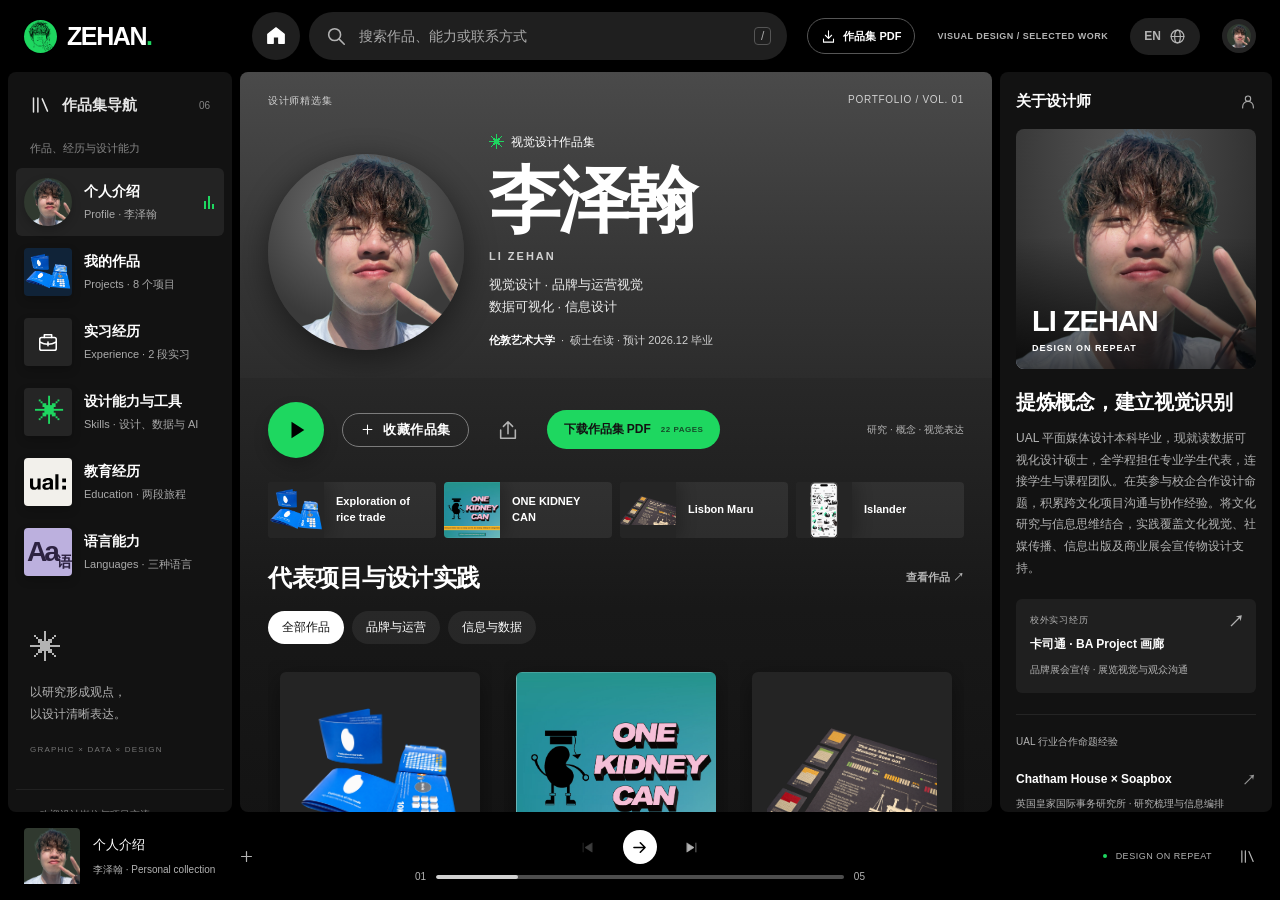
==== commit 8ad1fa67: "Add downloadable 22-page portfolio PDF and shared download links" ====
--- a/index.html
+++ b/index.html
@@ -7,7 +7,7 @@
   <title>李泽翰｜视觉设计与数据可视化作品集</title>
   <link rel="icon" href="./favicon.svg" type="image/svg+xml">
   <link rel="stylesheet" href="./style.css"><link rel="stylesheet" href="./work.css">
-  <link rel="stylesheet" href="./spotify.css">
+  <link rel="stylesheet" href="./spotify.css?v=20261110-pdf">
 </head>
 <body class="profile-page">
 <svg class="icon-defs" xmlns="http://www.w3.org/2000/svg" aria-hidden="true"><defs>
@@ -31,7 +31,7 @@
   <a class="wordmark" href="#profile" aria-label="李泽翰，首页"><span class="brand-disc"><img src="./assets/li-zehan-line-logo.png" alt="" width="1254" height="1254"></span>ZEHAN<span class="brand-dot">.</span></a>
   <div class="top-center"><a class="icon-button home-button" href="#profile" aria-label="回到个人档案"><svg><use href="#i-home"/></svg></a>
   <div class="search-wrap"><svg><use href="#i-search"/></svg><input id="search" type="search" placeholder="搜索作品、能力或联系方式" aria-label="搜索个人档案" autocomplete="off"><kbd>/</kbd><div id="search-results" class="search-results" hidden></div></div></div>
-  <div class="top-right"><span class="edition">VISUAL DESIGN / SELECTED WORK</span><button id="language-toggle" class="language-toggle" aria-label="Switch to English">EN <svg><use href="#i-globe"/></svg></button><a class="mini-avatar" href="#profile" aria-label="个人档案"><img src="./assets/li-zehan-portrait.png" alt="李泽翰" width="1080" height="1208" decoding="async"></a></div>
+  <div class="top-right"><a class="portfolio-pdf-top" href="./downloads/Li-Zehan-Design-Portfolio.pdf" download="Li-Zehan-Design-Portfolio.pdf" aria-label="下载作品集 PDF"><svg viewBox="0 0 24 24" aria-hidden="true"><path d="M12 3v12m-5-5 5 5 5-5M4 16v5h16v-5"/></svg><span data-en="Portfolio PDF">作品集 PDF</span></a><span class="edition">VISUAL DESIGN / SELECTED WORK</span><button id="language-toggle" class="language-toggle" aria-label="Switch to English">EN <svg><use href="#i-globe"/></svg></button><a class="mini-avatar" href="#profile" aria-label="个人档案"><img src="./assets/li-zehan-portrait.png" alt="李泽翰" width="1080" height="1208" decoding="async"></a></div>
 </header>
 <div class="workspace">
 <aside class="sidebar" aria-label="网站导航">
@@ -57,7 +57,7 @@
     </div>
   </section>
   <div class="main-body">
-    <div class="profile-actions"><button id="explore" class="explore-button" aria-label="浏览作品"><svg viewBox="0 0 24 24"><path d="m9 5 11 7-11 7Z"/></svg></button><button id="save-profile" class="outline-button" aria-pressed="false"><svg><use href="#i-plus"/></svg><span data-en="Save portfolio">收藏作品集</span></button><button id="share-profile" class="icon-button" aria-label="分享档案"><svg><use href="#i-share"/></svg></button><button id="download-mobile" class="icon-button" aria-label="保存个人简介"><svg><use href="#i-download"/></svg></button><span class="action-note" data-en="Research · Concept · Visual communication">研究 · 概念 · 视觉表达</span></div>
+    <div class="profile-actions"><button id="explore" class="explore-button" aria-label="浏览作品"><svg viewBox="0 0 24 24"><path d="m9 5 11 7-11 7Z"/></svg></button><button id="save-profile" class="outline-button" aria-pressed="false"><svg><use href="#i-plus"/></svg><span data-en="Save portfolio">收藏作品集</span></button><button id="share-profile" class="icon-button" aria-label="分享档案"><svg><use href="#i-share"/></svg></button><a id="download-mobile" class="icon-button" href="./downloads/Li-Zehan-Design-Portfolio.pdf" download="Li-Zehan-Design-Portfolio.pdf" aria-label="下载作品集 PDF"><svg><use href="#i-download"/></svg></a><a class="portfolio-pdf-primary" href="./downloads/Li-Zehan-Design-Portfolio.pdf" download="Li-Zehan-Design-Portfolio.pdf"><span data-en="Download portfolio PDF">下载作品集 PDF</span><small>22 PAGES</small></a><span class="action-note" data-en="Research · Concept · Visual communication">研究 · 概念 · 视觉表达</span></div>
     <nav class="quick-collection" aria-label="项目快捷入口"><a href="./work.html"><img src="./assets/virtual-water-overview.png" alt=""><strong>Exploration of rice trade</strong><span aria-hidden="true">▶</span></a><a href="./good-agency.html"><img src="./assets/one-kidney-can-graduate-poster.png" alt=""><strong>ONE KIDNEY CAN</strong><span aria-hidden="true">▶</span></a><a href="./lisbon-maru.html"><img src="./assets/lisbon-maru-print-collection-transparent.png" alt=""><strong>Lisbon Maru</strong><span aria-hidden="true">▶</span></a><a href="./islander.html"><img src="./assets/islander-phone-transparent.png" alt=""><strong>Islander</strong><span aria-hidden="true">▶</span></a></nav>
     <section id="selected-work" class="selected-work-section" aria-labelledby="selected-work-title"><div class="section-heading"><div><span class="eyebrow">ON REPEAT / SELECTED WORK</span><h2 id="selected-work-title" data-en="Selected work &amp; design practice">代表项目与设计实践</h2></div><a class="text-link" href="./work.html#projects" data-en="All work ↗">查看作品 ↗</a></div><div class="work-filters" role="group" aria-label="作品分类"><button class="filter-pill active" data-filter="all" aria-pressed="true" data-en="All">全部作品</button><button class="filter-pill" data-filter="brand" aria-pressed="false" data-en="Brand &amp; campaigns">品牌与运营</button><button class="filter-pill" data-filter="data" aria-pressed="false" data-en="Information &amp; data">信息与数据</button></div><div class="album-grid"><a class="featured-work-card" data-category="data" href="./work.html"><div class="featured-work-art"><img src="./assets/virtual-water-overview.png" alt="蓝色虚拟水贸易信息设计册"></div><span class="album-play" aria-hidden="true"><svg viewBox="0 0 24 24"><path d="m9 5 11 7-11 7Z"/></svg></span><div class="featured-work-copy"><span class="eyebrow">01 / LIVE INDUSTRY COLLABORATION</span><h3>Exploration of rice trade</h3><p data-en="A UAL × Chatham House (the Royal Institute of International Affairs) × Soapbox brief. Research, visual encoding and editorial design for a publication on China–Pakistan rice trade.">UAL × Chatham House（英国皇家国际事务研究所）× Soapbox 行业命题。梳理虚拟水研究，用图形编码与纸本编排呈现中巴大米贸易。</p><span class="work-open"><span data-en="Explore project">查看项目</span><svg><use href="#i-arrow"/></svg></span></div></a><a class="featured-work-card featured-good-card" data-category="brand" href="./good-agency.html"><div class="featured-work-art"><img src="./assets/one-kidney-can-graduate-poster.png" alt="ONE KIDNEY CAN 肾脏角色与立体字海报" loading="lazy" decoding="async"></div><span class="album-play" aria-hidden="true"><svg viewBox="0 0 24 24"><path d="m9 5 11 7-11 7Z"/></svg></span><div class="featured-work-copy"><span class="eyebrow">02 / GOOD AGENCY COLLABORATION</span><h3>ONE KIDNEY CAN</h3><p data-en="An undergraduate brief with GOOD Agency. Character illustration and a consistent visual identity across outdoor and social formats.">GOOD Agency 本科合作命题。以角色插画与统一视觉，延展户外广告、公交站与社交媒体传播。</p><span class="work-open"><span data-en="Explore project">查看项目</span><svg><use href="#i-arrow"/></svg></span></div></a><a class="featured-work-card featured-lisbon-card" data-category="data" href="./lisbon-maru.html"><div class="featured-work-art"><img src="./assets/lisbon-maru-print-collection-transparent.png" alt="里斯本丸纪念设计项目的海报与卡片" loading="lazy" decoding="async"></div><span class="album-play" aria-hidden="true"><svg viewBox="0 0 24 24"><path d="m9 5 11 7-11 7Z"/></svg></span><div class="featured-work-copy"><span class="eyebrow">03 / LISBON MARU MEMORIAL</span><h3>Sea has an end. Memory does not.</h3><p data-en="Historical research translated into an interactive website, A2 information posters and cards, connecting data with public participation.">将历史资料转化为交互网站、A2 信息海报与卡片系列，连接数据呈现和公众参与。</p><span class="work-open"><span data-en="Explore project">查看项目</span><svg><use href="#i-arrow"/></svg></span></div></a><a class="featured-work-card featured-islander-card" data-category="data" href="./islander.html"><div class="featured-work-art"><img src="./assets/islander-phone-transparent.png" alt="Islander 岛屿生物多样性社交媒体系列" loading="lazy" decoding="async"></div><span class="album-play" aria-hidden="true"><svg viewBox="0 0 24 24"><path d="m9 5 11 7-11 7Z"/></svg></span><div class="featured-work-copy"><span class="eyebrow">04 / BEYOND WORDS STUDIO COLLABORATION</span><h3>Islander</h3><p data-en="A Beyond Words Studio industry brief. I contributed data research, concept development, social-media design and presentation.">Beyond Words Studio 行业命题。我负责研究、概念、社媒设计与汇报，将岛屿生态资料组织为系列内容。</p><span class="work-open"><span data-en="Explore project">查看项目</span><svg><use href="#i-arrow"/></svg></span></div></a><a class="featured-work-card featured-istanbul-card" data-category="brand" href="./istanbul.html"><div class="featured-work-art"><img src="./assets/istanbul-pattern-system.png" alt="Design for Istanbul 城市文化图形系统" loading="lazy" decoding="async"></div><span class="album-play" aria-hidden="true"><svg viewBox="0 0 24 24"><path d="m9 5 11 7-11 7Z"/></svg></span><div class="featured-work-copy"><span class="eyebrow">05 / CULTURAL VISUAL DESIGN</span><h3>Design for Istanbul</h3><p data-en="A self-directed cultural visual identity exploration. Symbols, modular graphics and a consistent palette extend into posters, patterns and merchandise concepts.">从旅行记忆提炼城市文化符号，以模块化图形和统一配色，延展系列海报、图案与文创应用提案。</p><span class="work-open"><span data-en="Explore project">查看项目</span><svg><use href="#i-arrow"/></svg></span></div></a><a class="featured-work-card featured-ember-card" data-category="data" href="./ember.html"><div class="featured-work-art"><img src="./assets/ember-research-spread.png" alt="EMBERS 煤矿甲烷研究章节实拍" loading="lazy" decoding="async"></div><span class="album-play" aria-hidden="true"><svg viewBox="0 0 24 24"><path d="m9 5 11 7-11 7Z"/></svg></span><div class="featured-work-copy"><span class="eyebrow">06 / UAL × EMBER</span><h3>EMBERS<br>The Methane Gap</h3><p data-en="A brief with energy think tank Ember. My research chapter combines proportion charts, category comparison and a map to explore coal mine methane and mitigation opportunities.">与英国能源研究智库 Ember 合作。我研究煤矿甲烷与废弃设施议题，以比例图、分类比较和地图组织个人章节。</p><span class="work-open"><span data-en="Explore project">查看项目</span><svg><use href="#i-arrow"/></svg></span></div></a><a class="featured-work-card featured-memory-card" data-category="data" href="./memory.html"><div class="featured-work-art"><img src="./assets/memory-geography-poster.png" alt="Memory Mapping 香港行程与个人体感信息海报" loading="lazy" decoding="async"></div><span class="album-play" aria-hidden="true"><svg viewBox="0 0 24 24"><path d="m9 5 11 7-11 7Z"/></svg></span><div class="featured-work-copy"><span class="eyebrow">07 / PERSONAL INFORMATION DESIGN</span><h3>Memory Mapping</h3><p data-en="Personal memories of a Hong Kong day trip, organised through time, place and a six-level colour key. Two posters connect chronological and geographical reading.">将香港一日行程中的时间、地点与主观体感转化为六级色彩编码，以时间顺序与地理背景构建双视角海报。</p><span class="work-open"><span data-en="Explore project">查看项目</span><svg><use href="#i-arrow"/></svg></span></div></a><a class="featured-work-card featured-coffee-card" data-category="brand" href="./kami-coffee.html"><div class="featured-work-art"><img src="./assets/kami-coffee-cup.png" alt="kami coffee 纯 AIGC 咖啡品牌概念" width="1080" height="1080" loading="lazy"></div><span class="album-play" aria-hidden="true"><svg viewBox="0 0 24 24"><path d="m9 5 11 7-11 7Z"/></svg></span><div class="featured-work-copy"><span class="eyebrow">08 / INDEPENDENT AIGC BRAND CONCEPT</span><h3>kami coffee</h3><p data-en="An independently created, fully AI-generated fictional coffee brand, connecting identity, products, storefronts and campaign posters.">独立完成的纯 AIGC 虚构咖啡品牌概念，以统一视觉连接标识、产品、门店与传播海报。</p><span class="work-open" data-en="View project">查看项目</span></div></a></div></section>
 <section class="facts-section" aria-label="基本信息"><div class="fact"><span data-en="BORN">出生日期</span><strong>2003.07.22</strong></div><div class="fact"><span data-en="GENDER">性别</span><strong data-en="Male">男</strong></div><div class="fact"><span data-en="NATIONALITY">国籍</span><strong data-en="Chinese">中国</strong></div><div class="fact"><span data-en="DISCIPLINE">设计领域</span><strong data-en="Visual &amp; Information">视觉 × 信息</strong></div></section>
@@ -95,10 +95,10 @@
     <footer class="page-footer"><div class="footer-mark">ZEHAN<span>.</span></div><p data-en="From research and concepts to visual outcomes.">从研究与概念，到可见的设计成果。</p><span>© <span id="year">2026</span> LI ZEHAN<span class="footer-divider">/</span>PERSONAL PORTFOLIO</span></footer>
   </div>
 </main>
-<aside class="about-panel" aria-labelledby="about-title"><div class="about-panel-heading"><h2 id="about-title" data-en="About the designer">关于设计师</h2><svg><use href="#i-person"/></svg></div><div class="about-cover artist-cover"><img src="./assets/li-zehan-portrait.png" alt="" decoding="async"><div><span>LI ZEHAN</span><small>DESIGN ON REPEAT</small></div></div><h3 data-en="Clear concepts. Distinctive visuals.">提炼概念，建立视觉识别</h3><p class="about-description" data-en="A UAL BA(Hons) Graphic and Media Design graduate, now studying MA Design for Data Visualisation and representing students throughout the MA programme, connecting students with the course team. UK industry briefs have developed my cross-cultural project communication and collaboration. I combine cultural research with information design across cultural visuals, social content, publications and promotional design support for brand exhibitions.">UAL 平面媒体设计本科毕业，现就读数据可视化设计硕士，全学程担任专业学生代表，连接学生与课程团队。在英参与校企合作设计命题，积累跨文化项目沟通与协作经验。将文化研究与信息思维结合，实践覆盖文化视觉、社媒传播、信息出版及商业展会宣传物设计支持。</p><a class="about-internship-link" href="#experience"><span data-en="INTERNSHIP EXPERIENCE">校外实习经历</span><strong data-en="KASTONE · BA Project Art Gallery">卡司通 · BA Project 画廊</strong><small data-en="Brand-exhibition promotion · Exhibition visuals &amp; audience communication">品牌展会宣传 · 展览视觉与观众沟通</small><b aria-hidden="true">↗</b></a><div class="about-experience"><span class="about-experience-label" data-en="UAL INDUSTRY BRIEF EXPERIENCE">UAL 行业合作命题经验</span><a href="./work.html"><strong>Chatham House × Soapbox <span aria-hidden="true">↗</span></strong><small data-en="Royal Institute of International Affairs · Research synthesis &amp; information design">英国皇家国际事务研究所 · 研究梳理与信息编排</small></a><a href="./good-agency.html"><strong>GOOD Agency <span aria-hidden="true">↗</span></strong><small data-en="Campaign concept · Character illustration · Visual series">传播概念 · 角色插画 · 系列视觉</small></a><a href="./islander.html"><strong>Beyond Words Studio <span aria-hidden="true">↗</span></strong><small data-en="Data research · Concept · Social design · Presentation">数据研究 · 概念策划 · 社媒设计 · 汇报</small></a><a href="./ember.html"><strong>Ember <span aria-hidden="true">↗</span></strong><small data-en="Energy research think tank · Research &amp; editorial information design">英国能源研究智库 · 研究与出版物信息设计</small></a></div><div class="about-detail"><span data-en="UNIVERSITY">就读院校</span><strong data-en="University of the Arts London">伦敦艺术大学</strong><small>University of the Arts London</small></div><div class="current-chapter"><div><span class="live-dot"></span><span data-en="DESIGN OPPORTUNITIES">求职方向</span></div><strong data-en="Visual / Brand &amp; campaign design">视觉 / 品牌与运营设计</strong><p data-en="Also interested in data visualisation &amp; information design">同时关注数据可视化与信息设计</p></div><button id="download-profile" class="download-button"><svg><use href="#i-download"/></svg><span data-en="Download profile">下载个人简介</span><span>↗</span></button></aside>
+<aside class="about-panel" aria-labelledby="about-title"><div class="about-panel-heading"><h2 id="about-title" data-en="About the designer">关于设计师</h2><svg><use href="#i-person"/></svg></div><div class="about-cover artist-cover"><img src="./assets/li-zehan-portrait.png" alt="" decoding="async"><div><span>LI ZEHAN</span><small>DESIGN ON REPEAT</small></div></div><h3 data-en="Clear concepts. Distinctive visuals.">提炼概念，建立视觉识别</h3><p class="about-description" data-en="A UAL BA(Hons) Graphic and Media Design graduate, now studying MA Design for Data Visualisation and representing students throughout the MA programme, connecting students with the course team. UK industry briefs have developed my cross-cultural project communication and collaboration. I combine cultural research with information design across cultural visuals, social content, publications and promotional design support for brand exhibitions.">UAL 平面媒体设计本科毕业，现就读数据可视化设计硕士，全学程担任专业学生代表，连接学生与课程团队。在英参与校企合作设计命题，积累跨文化项目沟通与协作经验。将文化研究与信息思维结合，实践覆盖文化视觉、社媒传播、信息出版及商业展会宣传物设计支持。</p><a class="about-internship-link" href="#experience"><span data-en="INTERNSHIP EXPERIENCE">校外实习经历</span><strong data-en="KASTONE · BA Project Art Gallery">卡司通 · BA Project 画廊</strong><small data-en="Brand-exhibition promotion · Exhibition visuals &amp; audience communication">品牌展会宣传 · 展览视觉与观众沟通</small><b aria-hidden="true">↗</b></a><div class="about-experience"><span class="about-experience-label" data-en="UAL INDUSTRY BRIEF EXPERIENCE">UAL 行业合作命题经验</span><a href="./work.html"><strong>Chatham House × Soapbox <span aria-hidden="true">↗</span></strong><small data-en="Royal Institute of International Affairs · Research synthesis &amp; information design">英国皇家国际事务研究所 · 研究梳理与信息编排</small></a><a href="./good-agency.html"><strong>GOOD Agency <span aria-hidden="true">↗</span></strong><small data-en="Campaign concept · Character illustration · Visual series">传播概念 · 角色插画 · 系列视觉</small></a><a href="./islander.html"><strong>Beyond Words Studio <span aria-hidden="true">↗</span></strong><small data-en="Data research · Concept · Social design · Presentation">数据研究 · 概念策划 · 社媒设计 · 汇报</small></a><a href="./ember.html"><strong>Ember <span aria-hidden="true">↗</span></strong><small data-en="Energy research think tank · Research &amp; editorial information design">英国能源研究智库 · 研究与出版物信息设计</small></a></div><div class="about-detail"><span data-en="UNIVERSITY">就读院校</span><strong data-en="University of the Arts London">伦敦艺术大学</strong><small>University of the Arts London</small></div><div class="current-chapter"><div><span class="live-dot"></span><span data-en="DESIGN OPPORTUNITIES">求职方向</span></div><strong data-en="Visual / Brand &amp; campaign design">视觉 / 品牌与运营设计</strong><p data-en="Also interested in data visualisation &amp; information design">同时关注数据可视化与信息设计</p></div><a id="download-profile" class="download-button" href="./downloads/Li-Zehan-Design-Portfolio.pdf" download="Li-Zehan-Design-Portfolio.pdf"><svg><use href="#i-download"/></svg><span data-en="Download portfolio PDF">下载作品集 PDF</span><span>↓</span></a></aside>
 </div>
 <footer class="reading-bar" aria-label="档案浏览进度"><div class="now-reading"><div class="tiny-cover"><img src="./assets/li-zehan-portrait.png" alt="" width="1080" height="1208" decoding="async"></div><div><strong id="reading-title">个人介绍</strong><small data-en="Li Zehan · Personal collection">李泽翰 · Personal collection</small></div><button id="footer-save" class="icon-button" aria-label="收藏个人档案" aria-pressed="false"><svg><use href="#i-plus"/></svg></button></div><div class="reading-controls"><div class="control-buttons"><button id="previous-section" class="icon-button" aria-label="上一节"><svg><use href="#i-prev"/></svg></button><button id="next-section" class="next-button" aria-label="浏览下一节"><svg><use href="#i-arrow"/></svg></button><button id="last-section" class="icon-button" aria-label="跳至语言能力"><svg><use href="#i-next"/></svg></button></div><div class="reading-progress"><span id="section-number">01</span><div class="progress-track"><div id="progress-fill"></div></div><span>05</span></div></div><div class="bar-caption"><span class="live-dot"></span><span data-en="DESIGN ON REPEAT">DESIGN ON REPEAT</span><svg><use href="#i-library"/></svg></div></footer>
 <nav class="mobile-nav" aria-label="移动端导航"><a href="#profile" class="active" data-section="profile"><svg><use href="#i-person"/></svg><span data-en="Profile">个人</span></a><a href="./work.html"><svg><use href="#i-library"/></svg><span data-en="Work">作品</span></a><a href="#experience" data-section="experience"><svg><use href="#i-briefcase"/></svg><span data-en="Internships">实习</span></a><a href="#skills" data-section="skills"><svg><use href="#i-library"/></svg><span data-en="Skills">技能</span></a><a href="#education" data-section="education"><svg><use href="#i-education"/></svg><span data-en="Education">教育</span></a><a href="#languages" data-section="languages"><svg><use href="#i-globe"/></svg><span data-en="Languages">语言</span></a></nav>
 <div id="toast" class="toast" role="status" aria-live="polite"></div>
-<script src="./app.js"></script>
+<script src="./app.js?v=20261110-pdf"></script>
 </body></html>
--- a/spotify.css
+++ b/spotify.css
@@ -382,3 +382,14 @@
 .aigc-project-proof>span{font-size:9px;letter-spacing:.7px;color:#b3b3b3}.aigc-project-proof strong{grid-column:1;font-size:12px;line-height:1.6}.aigc-project-proof b{grid-column:2;grid-row:1/3;align-self:center;color:#1ed760;font-size:20px}.aigc-project-proof:hover{background:#252525}
 @media(max-width:1023px){.coffee-project .project-hero{gap:20px}.coffee-project .project-heading h1{font-size:54px}.coffee-subtitle{font-size:14px}}
 @media(max-width:575px){.coffee-project .project-hero{grid-template-columns:1fr;gap:24px;min-height:0}.coffee-project .project-heading h1{font-size:64px}.coffee-project .coffee-hero-art img{height:auto;max-height:none}.coffee-project .coffee-hero-art{margin:0 0 12px}.coffee-project .coffee-gallery{gap:18px 12px}.coffee-gallery-heading{font-size:17px}.coffee-concept-note{padding:16px}.coffee-concept-note p{font-size:11px}.coffee-source-link{font-size:11px}.aigc-project-proof{padding:15px 16px}}
+
+/* Portfolio PDF: shared across both published copies, November 2026. */
+.portfolio-pdf-top{display:inline-flex;align-items:center;gap:7px;flex-shrink:0;min-height:36px;padding:7px 13px;border:1px solid #555;border-radius:999px;color:#fff;font-size:11px;font-weight:700;white-space:nowrap;text-decoration:none}
+.portfolio-pdf-top svg{width:15px;height:15px;fill:none;stroke:currentColor;stroke-width:1.7}
+.portfolio-pdf-top:hover{border-color:#fff;background:#242424}
+.portfolio-pdf-primary{display:inline-flex;align-items:center;gap:10px;padding:11px 17px;border-radius:999px;background:#1ed760;color:#121212;font-size:12px;font-weight:750;text-decoration:none;white-space:nowrap}
+.portfolio-pdf-primary small{font-size:8px;letter-spacing:.5px;opacity:.7}.portfolio-pdf-primary:hover{background:#3be477;transform:scale(1.02)}
+.portfolio-pdf-top:focus-visible,.portfolio-pdf-primary:focus-visible,.download-button:focus-visible{outline:2px solid #fff;outline-offset:4px}
+#download-profile{text-decoration:none}.profile-actions{flex-wrap:wrap}
+@media(max-width:1199px){.top-right .edition{display:none}.profile-actions .action-note{display:none}}
+@media(max-width:575px){.portfolio-pdf-top{padding:7px 10px;min-height:34px;font-size:10px;gap:5px}.portfolio-pdf-top svg{width:13px;height:13px}.profile-actions #download-mobile{display:none}.portfolio-pdf-primary{font-size:11px;padding:10px 13px;gap:7px}.portfolio-pdf-primary small{font-size:7px}}
